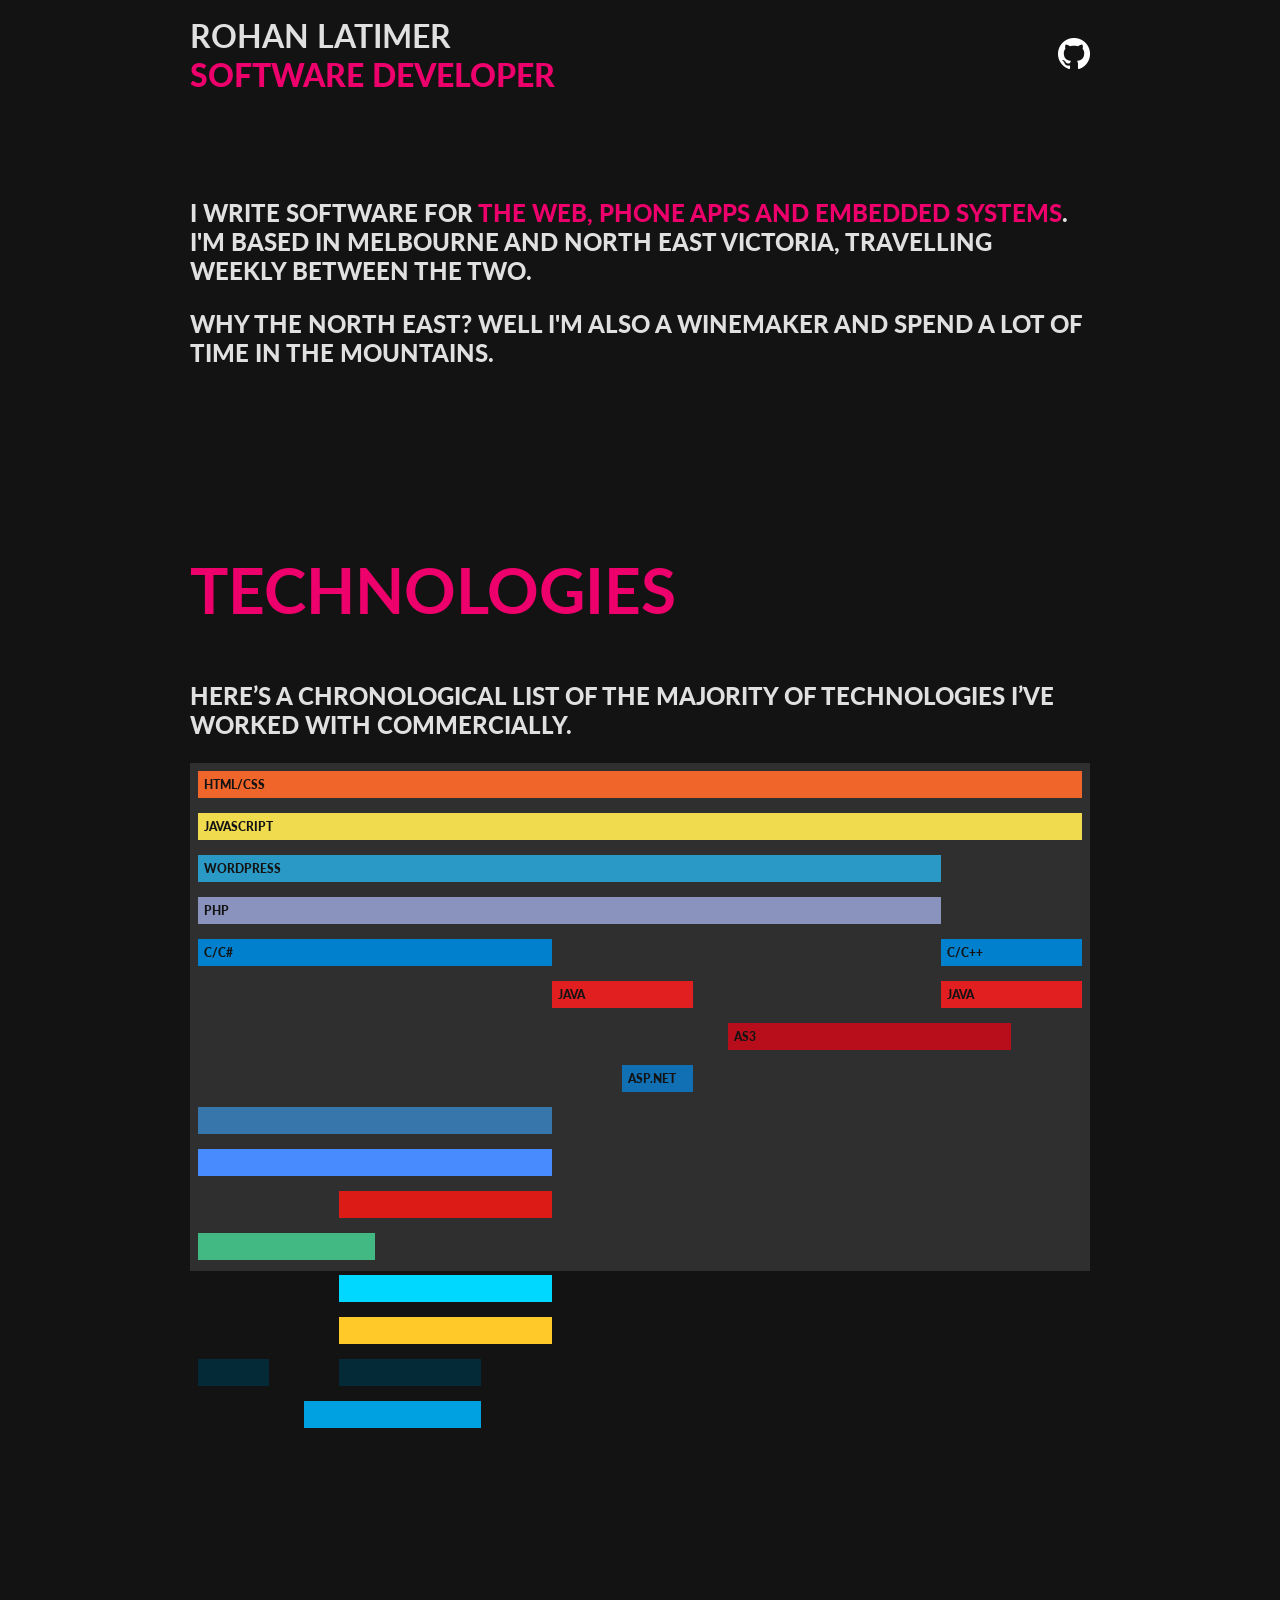
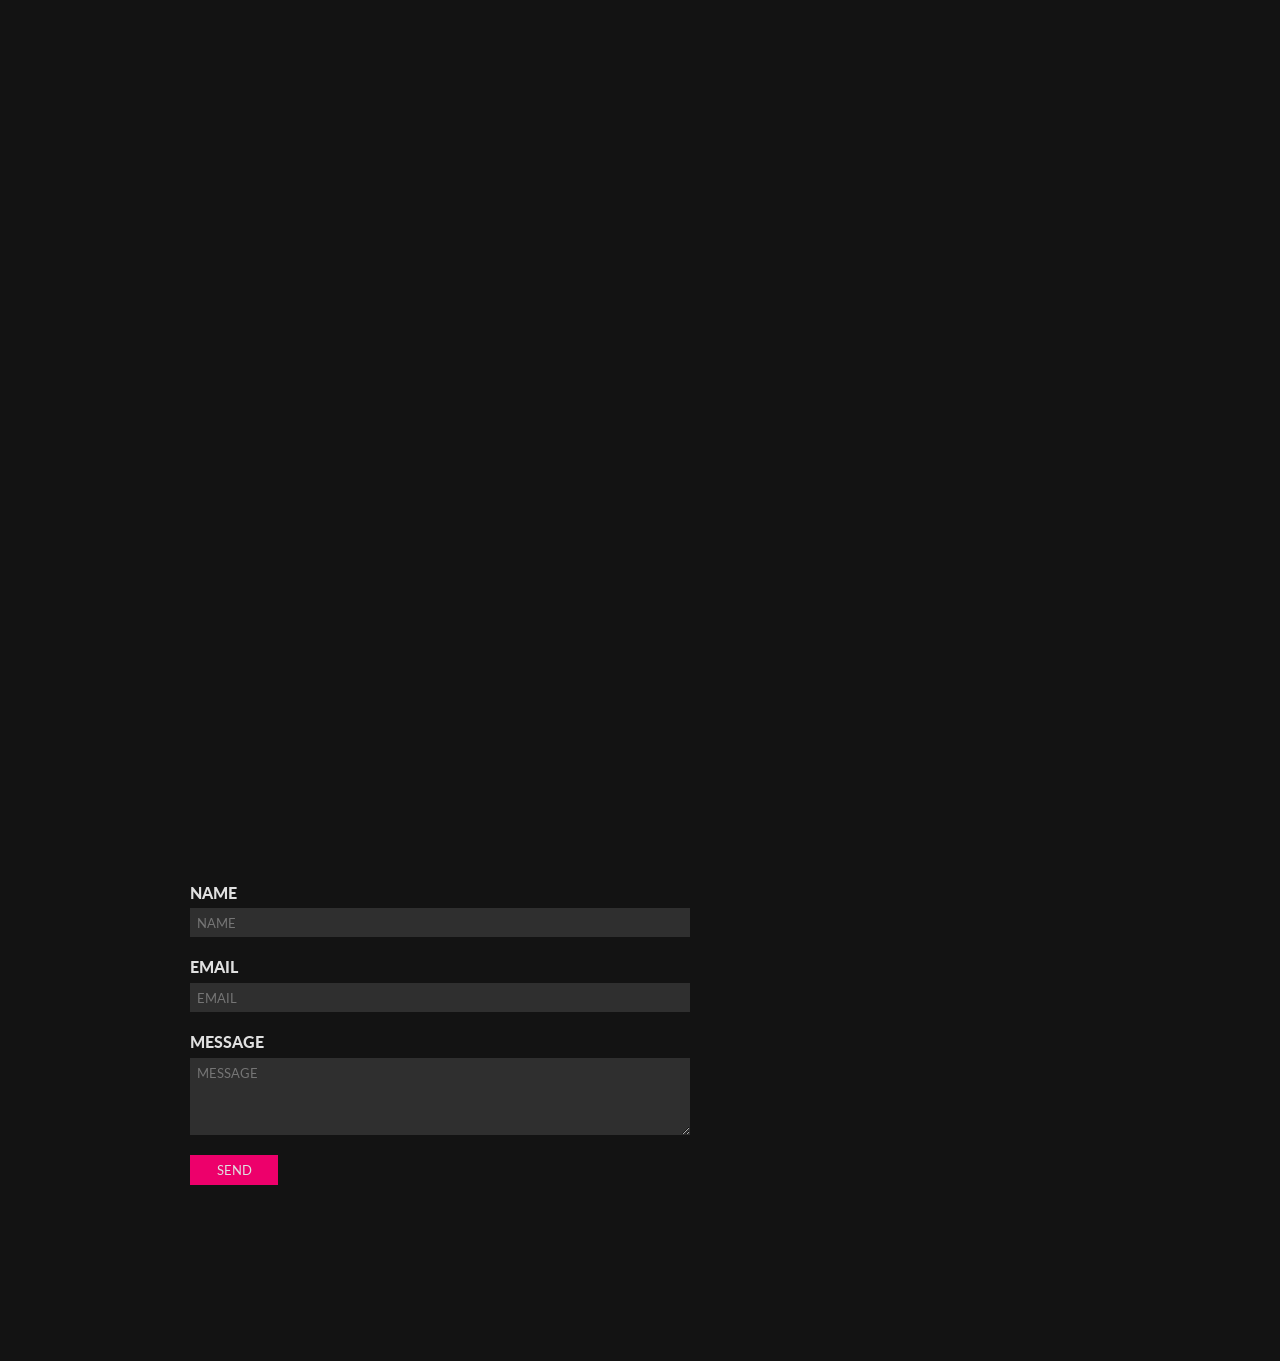
==== index.html @ 8ec80cd9 "Updated portfolio, removed reCaptcha" ====
<!DOCTYPE html>

<html lang="en">
  <head>
    <title>Rohan Latimer - Software, Web and App Developer</title>
    <meta charset="UTF-8" />
    <meta name="viewport" content="width=device-width,initial-scale=1" />
    <meta
      name="description"
      content="Freelance Fullstack software developer based in Melbourne and North East Victoria, Australia"
    />

    <!-- Google tag (gtag.js) -->
    <script
      async
      src="https://www.googletagmanager.com/gtag/js?id=G-B79GJMRHJX"
    ></script>
    <script>
      window.dataLayer = window.dataLayer || [];
      function gtag() {
        dataLayer.push(arguments);
      }
      gtag("js", new Date());
      gtag("config", "G-B79GJMRHJX");
    </script>

    <link rel="preconnect" href="https://fonts.googleapis.com" />
    <link rel="preconnect" href="https://fonts.gstatic.com" crossorigin />
    <link
      href="https://fonts.googleapis.com/css2?family=Lato:wght@900&display=swap"
      rel="stylesheet"
    />
    <link rel="stylesheet" href="css/main.css?v=1.0" />

    <link rel="apple-touch-icon" sizes="180x180" href="/apple-touch-icon.png" />
    <link rel="icon" type="image/png" sizes="32x32" href="/favicon-32x32.png" />
    <link rel="icon" type="image/png" sizes="16x16" href="/favicon-16x16.png" />
    <link rel="manifest" href="/site.webmanifest" />
  </head>

  <body>
    <header class="main-header boxed">
      <div class="title">
        <h1>Rohan Latimer</h1>
        <div role="doc-subtitle" class="subtitle">Software Developer</div>
      </div>
      <div class="github">
        <a href="https://github.com/hcw-rohan" target="_blank"
          ><img src="img/github.png" width="32" height="32"
        /></a>
      </div>
    </header>

    <section class="intro boxed">
      <p>
        I write software for <b>the web, phone apps and embedded systems</b>.
        I'm based in Melbourne and North East Victoria, travelling weekly
        between the two.
      </p>
      <p>
        Why the North East? Well I'm also a winemaker and spend a lot of time in
        the mountains.
      </p>
    </section>

    <section class="tech boxed">
      <h2>Technologies</h2>
      <p>
        Here&rsquo;s a chronological list of the majority of technologies
        I&rsquo;ve worked with commercially.
      </p>
      <div id="tech-chart">
        <div class="wrapper">
          <div class="row">
            <span
              class="tech-block"
              data-start="2001"
              data-end=""
              style="background-color: #f0652a"
              >HTML&sol;CSS</span
            >
          </div>
          <div class="row">
            <span
              class="tech-block"
              data-start="2001"
              data-end=""
              style="background-color: #f0db4e"
              >Javascript</span
            >
          </div>
          <div class="row">
            <span
              class="tech-block"
              data-start="2005"
              data-end=""
              style="background-color: #2a99c6"
              >Wordpress</span
            >
          </div>
          <div class="row">
            <span
              class="tech-block"
              data-start="2005"
              data-end=""
              style="background-color: #8a93be"
              >PHP</span
            >
          </div>
          <div class="row">
            <span
              class="tech-block"
              data-start="2001"
              data-end="2005"
              style="background-color: #0180cd"
              >C&sol;C++</span
            >
            <span
              class="tech-block"
              data-start="2016"
              data-end=""
              style="background-color: #0180cd"
              >C&sol;C#</span
            >
          </div>
          <div class="row">
            <span
              class="tech-block"
              data-start="2001"
              data-end="2005"
              style="background-color: #e11f21"
              >Java</span
            >
            <span
              class="tech-block"
              data-start="2012"
              data-end="2016"
              style="background-color: #e11f21"
              >Java</span
            >
          </div>
          <div class="row">
            <span
              class="tech-block"
              data-start="2003"
              data-end="2011"
              style="background-color: #b80e1b"
              >AS3</span
            >
          </div>
          <div class="row">
            <span
              class="tech-block"
              data-start="2012"
              data-end="2014"
              style="background-color: #1170b4"
              >ASP.net</span
            >
          </div>
          <div class="row">
            <span
              class="tech-block"
              data-start="2016"
              data-end=""
              style="background-color: #3776ab"
              >Python</span
            >
          </div>

          <div class="row">
            <span
              class="tech-block"
              data-start="2016"
              data-end=""
              style="background-color: #488bfe"
              >Ionic</span
            >
          </div>
          <div class="row">
            <span
              class="tech-block"
              data-start="2016"
              data-end="2022"
              style="background-color: #dc1b16"
              >Angular</span
            >
          </div>
          <div class="row">
            <span
              class="tech-block"
              data-start="2021"
              data-end=""
              style="background-color: #42b883"
              >VueJS</span
            >
          </div>
          <div class="row">
            <span
              class="tech-block"
              data-start="2016"
              data-end="2022"
              style="background-color: #00d8ff"
              >React/React Native</span
            >
          </div>
          <div class="row">
            <span
              class="tech-block"
              data-start="2016"
              data-end="2022"
              style="background-color: #ffca29"
              >Firebase</span
            >
          </div>
          <div class="row">
            <span
              class="tech-block"
              data-start="2018"
              data-end="2022"
              style="background-color: #042a37; color: #e0e0e0"
              >Unity</span
            >
            <span
              class="tech-block"
              data-start="2024"
              data-end=""
              style="background-color: #042a37; color: #e0e0e0"
              >Unity</span
            >
          </div>
          <div class="row">
            <span
              class="tech-block"
              data-start="2018"
              data-end="2023"
              style="background-color: #00a1e1"
              >Salesforce</span
            >
          </div>
          <div class="timeline">
            <div class="line"></div>
            <div class="dates">
              <span>2001</span>
              <span>2006</span>
              <span>2011</span>
              <span>2016</span>
              <span>Now</span>
            </div>
          </div>
        </div>
      </div>
      <small class="timeline-hint">Scroll</small>
    </section>

    <section class="now">
      <div class="boxed">
        <h2>Right Now</h2>
        <p>
          Here's some organisations I'm currently working for and some of the
          technologies I'm using.
        </p>
      </div>
      <div class="wide">
        <div class="grid">
          <div>
            <a href="https://plantd.app" target="_blank">
              <div class="wrapper">
                <img src="img/plantd_logo.png" alt="Plantd" />
              </div>
              <p>App development</p>
              <ul>
                <li>Wordpress</li>
                <li>Custom plugin</li>
                <li>Custom theme</li>
                <li>PWA</li>
              </ul>
            </a>
          </div>

          <div>
            <a href="https://nofuture.au" target="_blank">
              <div class="wrapper">
                <img src="img/nf_logo.png" alt="No Future" />
              </div>
              <p>Web development and maintenance <br />(And Winemaking!)</p>
              <ul>
                <li>Wordpress/Woocommerce</li>
                <li>Custom theme</li>
                <li>Custom plugins</li>
              </ul>
            </a>
          </div>

          <div>
            <a href="https://standardledger.co" target="_blank">
              <div class="wrapper">
                <img src="img/sl_logo.png" alt="Standard Ledger" />
              </div>
              <p>Web development and maintenance</p>
              <ul>
                <li>Wordpress</li>
                <li>Elementor</li>
                <li>Multi-region (AUS + UK)</li>
              </ul>
            </a>
          </div>

          <div>
            <a href="https://brightbrewery.com.au" target="_blank">
              <div class="wrapper">
                <img src="img/bb_logo.png" alt="Bright Brewery" />
              </div>
              <p>Web development and maintenance</p>
              <ul>
                <li>Wordpress/Woocommerce</li>
                <li>Custom plugins</li>
                <li>WP Bakery Page Builder</li>
              </ul>
            </a>
          </div>

          <div>
            <a href="https://maxijet.com.au" target="_blank">
              <div class="wrapper">
                <img src="img/maxijet_logo.png" alt="Maxijet Australia" />
              </div>
              <p>Website rebuild (coming soon)</p>
              <ul>
                <li>Wordpress</li>
                <li>Custom theme</li>
                <li>Custom plugins</li>
              </ul>
            </a>
          </div>

          <div>
            <a href="https://maternityconnect.com.au" target="_blank">
              <div class="wrapper">
                <img src="img/mcp_logo.png" alt="Maternity Connect Program" />
              </div>
              <p>Web Development and Maintenance</p>
              <ul>
                <li>Wordpress</li>
                <li>Custom theme</li>
                <li>Custom plugins</li>
              </ul>
            </a>
          </div>

          <div>
            <a href="https://intoourhandsfoundation.com.au/" target="_blank">
              <div class="wrapper">
                <img src="img/ioh_logo.png" alt="Into Our Hands" />
              </div>
              <p>Web development and maintenance</p>
              <ul>
                <li>Wordpress</li>
                <li>Elementor</li>
              </ul>
            </a>
          </div>
        </div>
      </div>
    </section>

    <section class="contact boxed">
      <h2>Get in touch</h2>
      <form method="POST" id="contact-form">
        <label for="name">Name</label>
        <input type="text" id="name" name="name" placeholder="Name" required />
        <label for="email">Email</label>
        <input
          type="email"
          id="email"
          name="email"
          placeholder="Email"
          required
        />
        <input
          type="checkbox"
          name="phone"
          style="display: none"
          tabindex="-1"
          autocomplete="off"
        />
        <label for="message">Message</label>
        <textarea
          id="message"
          name="message"
          placeholder="Message"
          required
          rows="4"
        ></textarea>
        <button type="submit">Send</button>
      </form>
    </section>
    <script src="js/main.js" async></script>
  </body>
</html>
---- css/main.css ----
@keyframes fadeIn {
    from {
        opacity: 0;
        background-color: transparent;
    }

    to {
        opacity: 1;
        background-color: #131313;
    }
}

@keyframes arrowBounceRight {
    0% {
        margin-left: 0.2em;
    }

    50% {
        margin-left: 0.5em;
    }

    100% {
        margin-left: 0.2em;
    }
}

@keyframes arrowBounceLeft {
    0% {
        margin-right: 0.2em;
    }

    50% {
        margin-right: 0.5em;
    }

    100% {
        margin-right: 0.2em;
    }
}

@keyframes revealTech {
    from {
        opacity: 0;
        width: 0%;
    }

    to {
        opacity: 1;
    }
}

* {
    box-sizing: border-box;
}

body {
    animation-name: fadeIn;
    animation-duration: 1s;
    animation-fill-mode: both;
    animation-delay: 0.3s;
    background-color: #131313;
    color: #E0E0E0;
    font-family: 'Lato', sans-serif;
    font-weight: 900;
    margin: 0;
    padding: 0.5rem;
    text-transform: uppercase;
}

@media screen and (min-width:480px) {
    body {
        padding: 1rem;
    }
}

h2 {
    color: #ED006B;
    font-size: 2.625rem;
    margin-top: 0;
}

@media screen and (min-width:480px) {
    h2 {
        font-size: 4rem;
    }
}

a {
    color: #ED006B;
}

p {
    font-size: 1.5rem;
}

b {
    color: #ED006B;
    font-weight: 900;
}

section {
    padding: 5rem 0;
}

.boxed {
    max-width: 900px;
    margin-left: auto;
    margin-right: auto;
}

.wide {
    max-width: 1680px;
    margin-left: auto;
    margin-right: auto;
    padding: 0 0.5em;
    display: flex;
    justify-content: center;
}

/* Header */
.main-header {
    display: flex;
    align-items: center;
    justify-content: space-between;
}

.main-header h1 {
    font-size: 1.625rem;
    margin: 0;
}

.main-header .subtitle {
    color: #ED006B;
    font-size: 1.625rem;
}

.main-header .github a {
    transition: opacity 0.3s;
}

.main-header .github a:hover {
    opacity: 0.6;
}

@media screen and (min-width:480px) {

    .main-header h1,
    .main-header .subtitle {
        font-size: 2rem;
    }
}

/* Technologies Section */
#tech-chart {
    cursor: grab;
    background-color: #2f2f2f;
    overflow-x: scroll;
    -ms-overflow-style: none;
    /* IE and Edge */
    scrollbar-width: none;
    /* Firefox */
}

@media screen and (min-width:720px) {
    #tech-chart {
        cursor: default;
    }
}

#tech-chart::-webkit-scrollbar {
    display: none;
}

#tech-chart .wrapper {
    min-width: 720px;
    width: 100%;
    padding: 0.5em;
}

#tech-chart .row {
    margin-bottom: 0.5em;
    position: relative;
    height: 34px;
}

#tech-chart .tech-block {
    color: #131313;
    background-color: #E0E0E0;
    font-size: 0.75rem;
    padding: 0.5em;
    position: absolute;
    opacity: 0;
}

#tech-chart .tech-block.show {
    animation-name: revealTech;
    animation-duration: 1s;
    animation-delay: 0.3s;
    animation-fill-mode: both;
}

#tech-chart .timeline .line {
    border-top: solid #E0E0E0 3px;
    position: relative;
    margin-bottom: 0.7em;
    margin-left: 0.5em;
    margin-right: 0.5em;
}

#tech-chart .timeline .line:before {
    content: url('../img/dot.svg');
    position: absolute;
    top: -9px;
    left: -10px;
    width: 16px;
    height: 16px;
}

#tech-chart .timeline .line:after {
    content: url('../img/arrow.svg');
    position: absolute;
    top: -10px;
    right: -10px;
    width: 16px;
    height: 16px;
}

#tech-chart .timeline .dates {
    display: flex;
    flex-direction: row-reverse;
    justify-content: space-between;
}

.timeline-hint {
    width: 100%;
    text-align: center;
    display: block;
    font-size: 0.6em;
    opacity: 0.6;
    margin-top: 1em;
}

.timeline-hint:after {
    content: '→';
    font-size: 1.5em;
    animation-name: arrowBounceRight;
    animation-duration: 1s;
    animation-timing-function: ease-in-out;
    animation-iteration-count: 6;
    animation-fill-mode: both;
}

.timeline-hint:before {
    content: '←';
    font-size: 1.5em;
    animation-name: arrowBounceLeft;
    animation-duration: 1s;
    animation-timing-function: ease-in-out;
    animation-iteration-count: 6;
    animation-fill-mode: both;
}

@media screen and (min-width: 740px) {
    .timeline-hint {
        display: none;
    }
}

/* Right Now Section */
.now {
    background-color: #E0E0E0;
    color: #2f2f2f;
}

.now .boxed {
    padding: 0 0.5em;
}

.now h2 {
    text-align: center;
}

.grid {
    display: grid;
    grid-template-columns: 1fr;
    gap: 2rem;
    margin-top: 5rem;
    width: 100%;
}

@media screen and (min-width: 900px) {
    .grid {
        grid-template-columns: 1fr 1fr;
        padding: 0 0.5em;
    }
}

@media screen and (min-width: 1070px) {
    .grid {
        grid-template-columns: 480px 480px;
        padding: 0 0.5em;
        width: auto;
    }
}

@media screen and (min-width: 1440px) {
    .grid {
        grid-template-columns: 1fr 1fr 1fr;
        gap: 5em;
        padding: 0 2.5em;
        width: 100%;
    }
    .grid>div:last-child:nth-child(3n - 2) {
        grid-column-end: -2;
      }
}

.grid>div {
    border: 1px solid #8f8f8f;
    box-shadow: 0.5em 0.5em 0px #8f8f8f;
    background: #fff;
    padding: 3rem 0;
    max-width: 480px;
    margin-left: auto;
    margin-right: auto;
    width: 100%;
}

.grid a {
    text-decoration: none;
    color: #2f2f2f;
    padding: 0.5em;
    display: flex;
    flex-direction: column;
    align-items: center;
    padding: 1em;
}

.grid a .wrapper {
    display: flex;
    align-items: center;
    padding-bottom: 1em;
}

@media screen and (min-width: 740px) {
    .grid a .wrapper {
        height: 170px;
    }
}

.grid a img {
    max-width: 300px;
    height: auto;
    max-height: 160px;
    display: block;
    margin-left: auto;
    margin-right: auto;
}

.grid a p {
    font-size: 1rem;
    text-align: center;
}

.grid ul {
    padding: 0;
}

/* Contact Section */
.contact {
    margin-bottom: 5em;
}

input,
textarea {
    display: block;
    padding: 0.5em;
    margin-top: 0.5em;
    margin-bottom: 1.5em;
    width: 100%;
    max-width: 500px;
    background-color: #2f2f2f;
    border: none;
    color: #E0E0E0;
    font-family: 'Lato', sans-serif;
    text-transform: uppercase;
}

button {
    background-color: #ED006B;
    border: none;
    color: #E0E0E0;
    font-family: 'Lato', sans-serif;
    padding: 0.5em 2em;
    text-transform: uppercase;
    transition: opacity 0.3s;
    cursor: pointer;
}

button:hover {
    opacity: 0.6;
}

#contact-form.submitting button,
#contact-form.submitted button {
    cursor: default;
    pointer-events: none;
    opacity: 0.6;
}

.grecaptcha-badge {
    visibility: hidden;
}

.contact small {
    display: block;
    margin-top: 1em;
    font-size: 0.5rem;
    opacity: 0.6;
}
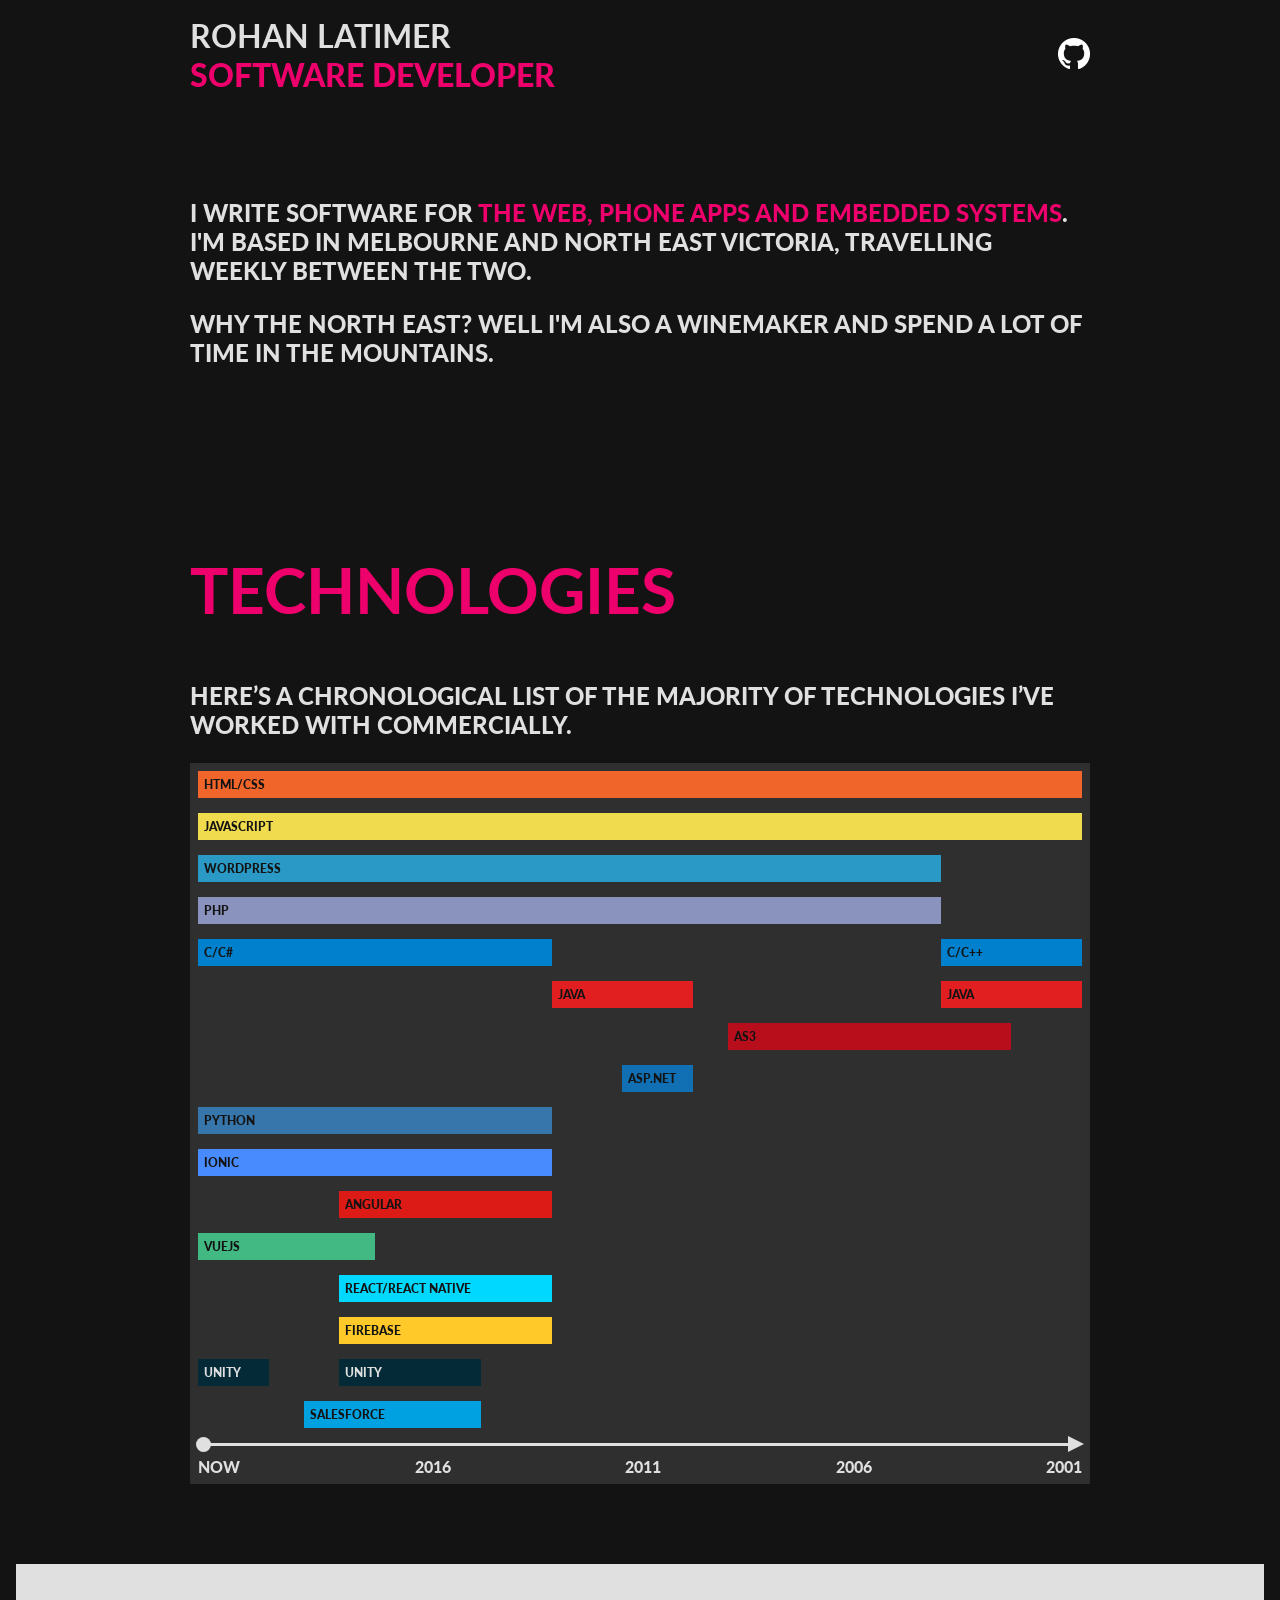
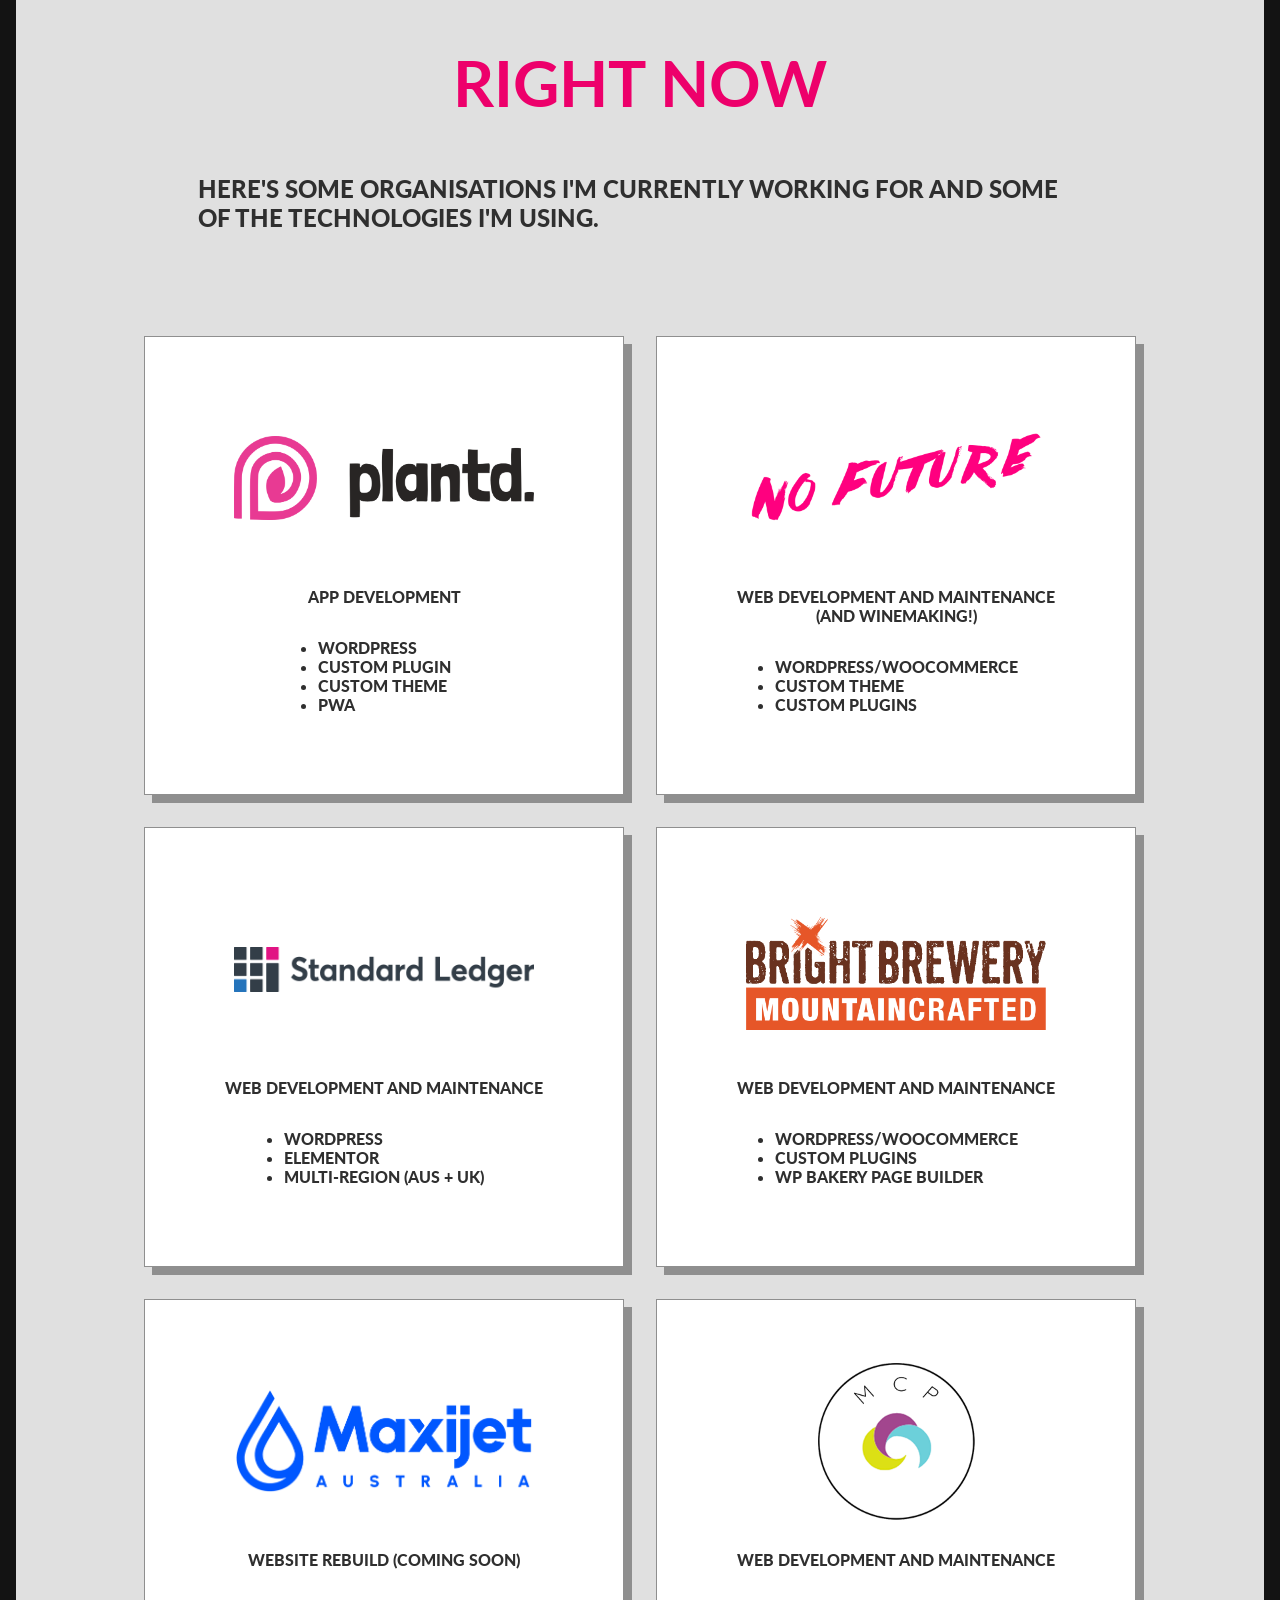
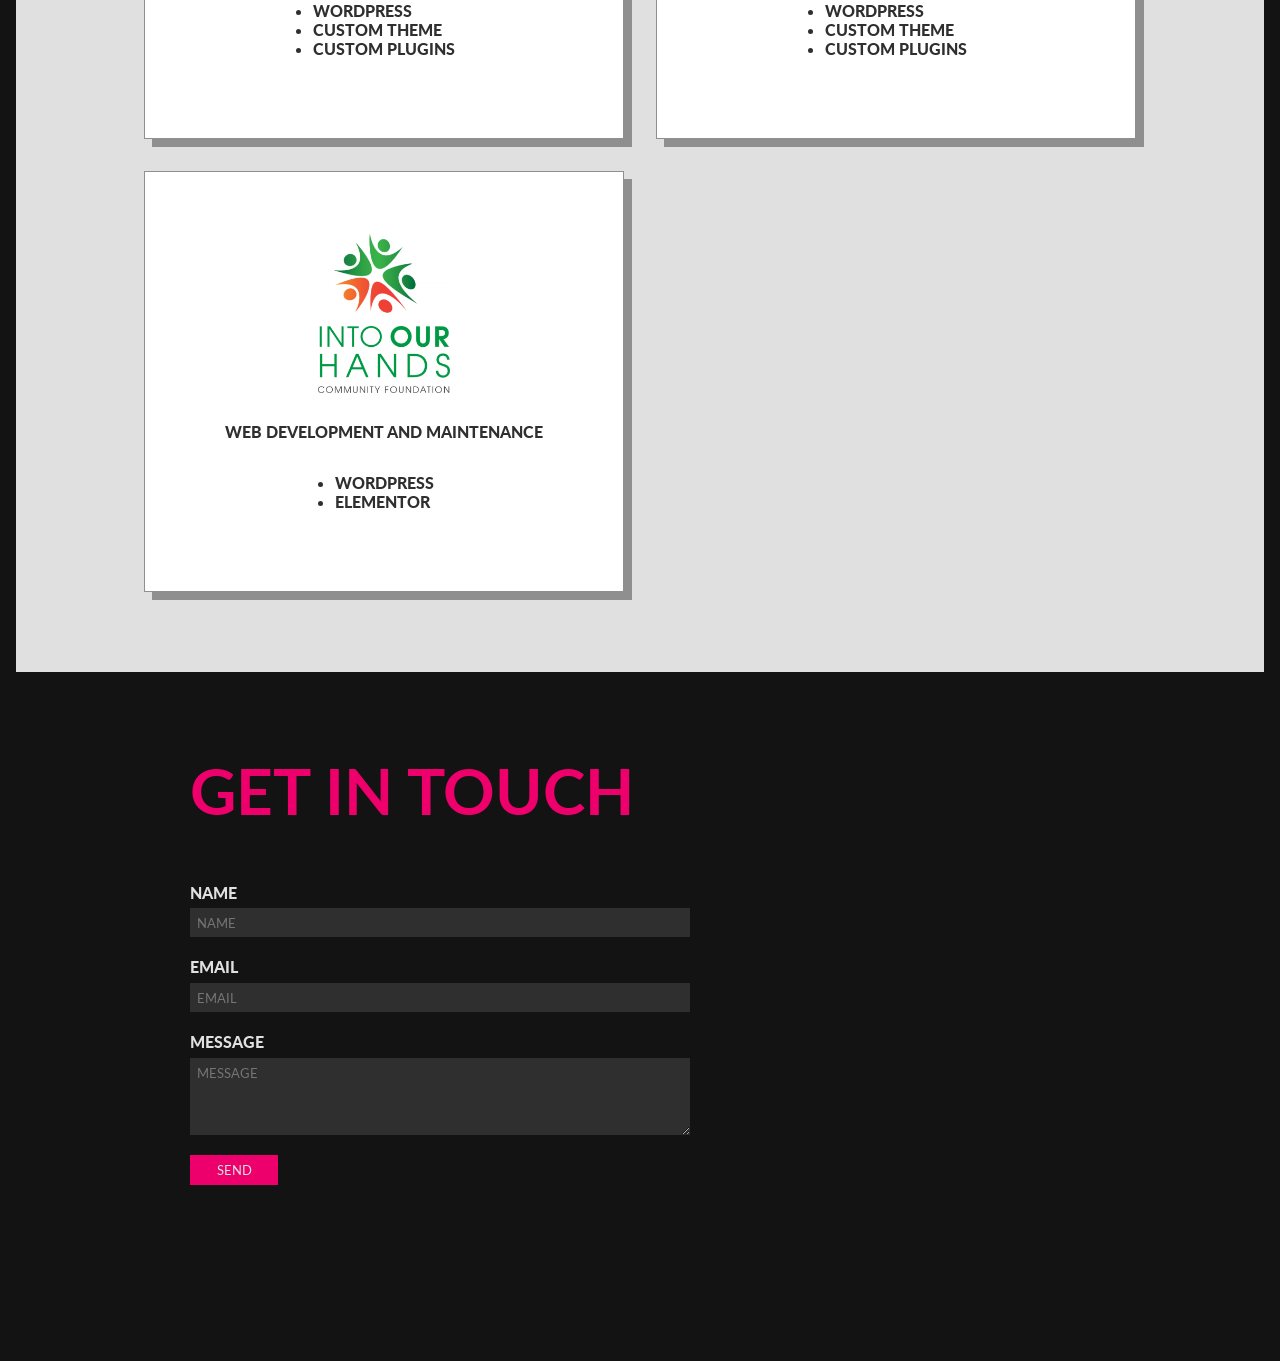
==== commit f73ef6ff: "Replaced Google analytics code" ====
--- a/index.html
+++ b/index.html
@@ -13,7 +13,7 @@
     <!-- Google tag (gtag.js) -->
     <script
       async
-      src="https://www.googletagmanager.com/gtag/js?id=G-B79GJMRHJX"
+      src="https://www.googletagmanager.com/gtag/js?id=G-FKCD9XSR84"
     ></script>
     <script>
       window.dataLayer = window.dataLayer || [];
@@ -21,7 +21,8 @@
         dataLayer.push(arguments);
       }
       gtag("js", new Date());
-      gtag("config", "G-B79GJMRHJX");
+
+      gtag("config", "G-FKCD9XSR84");
     </script>
 
     <link rel="preconnect" href="https://fonts.googleapis.com" />
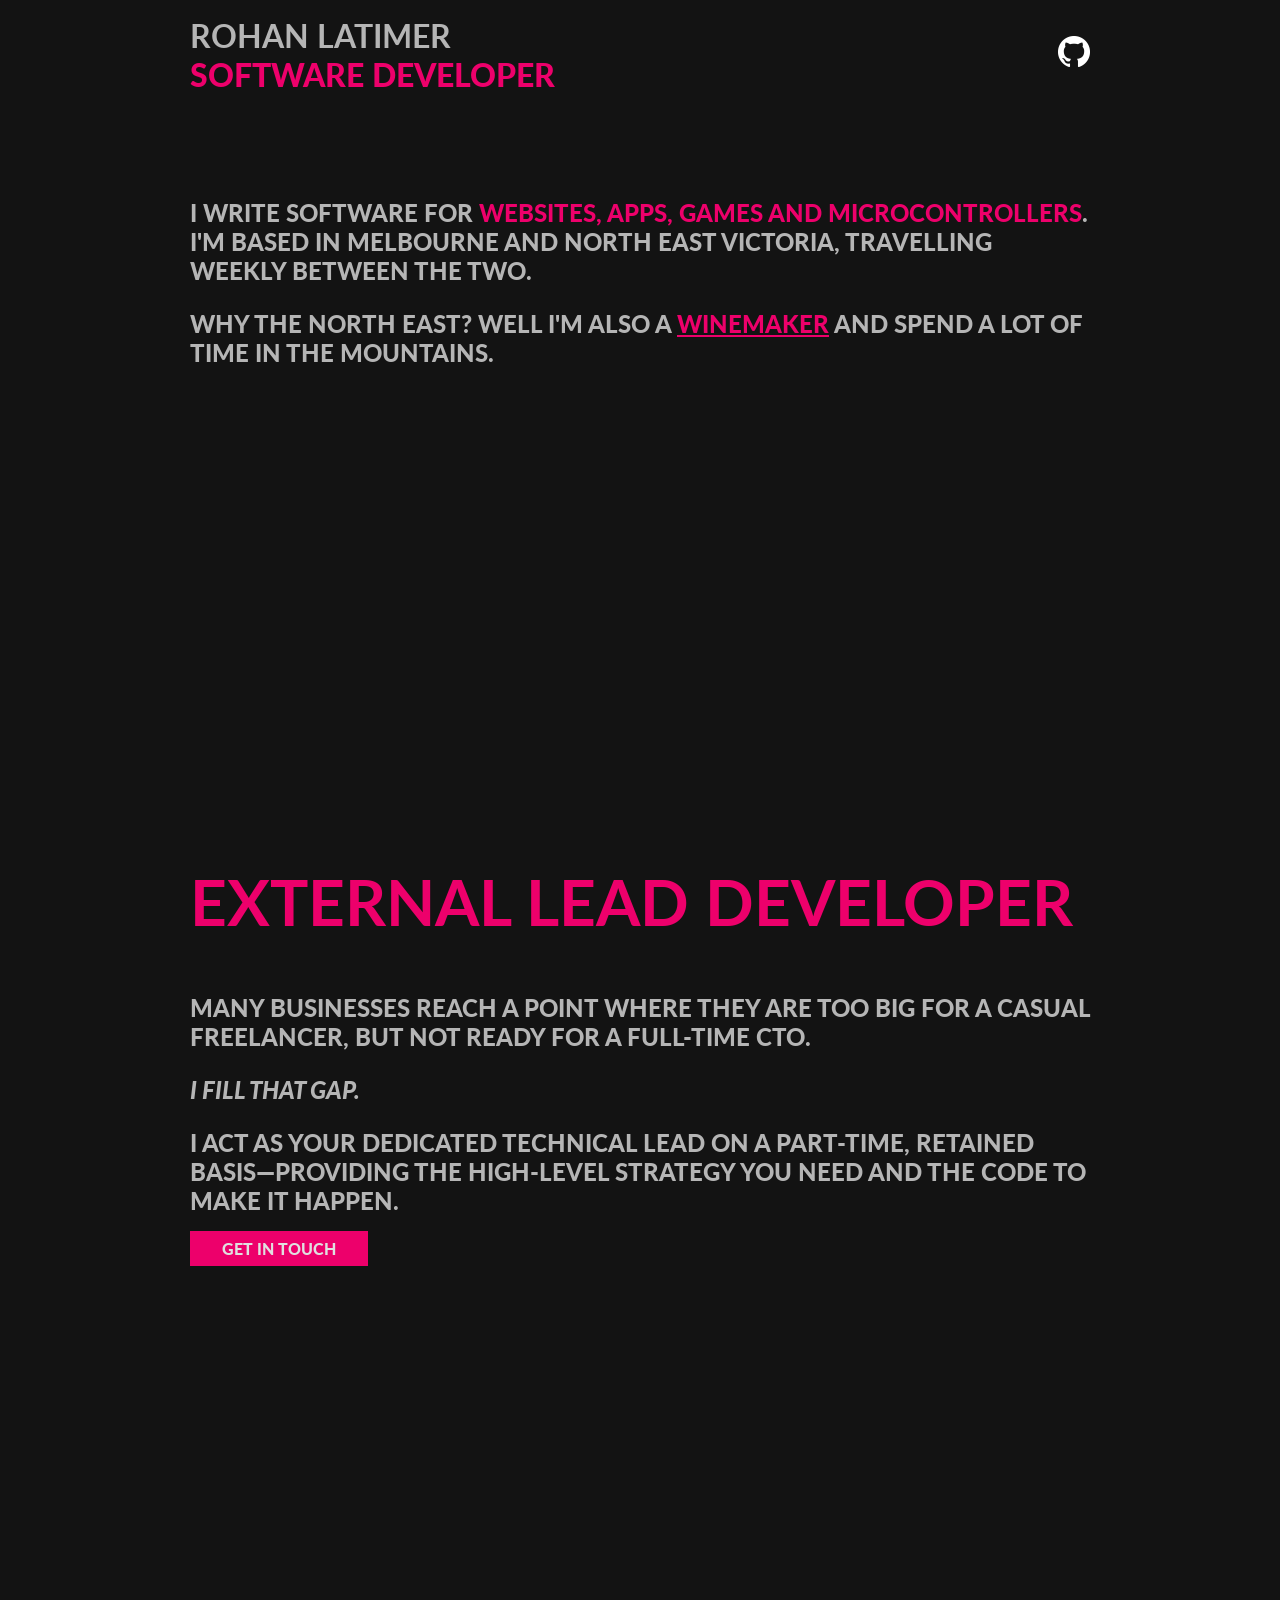
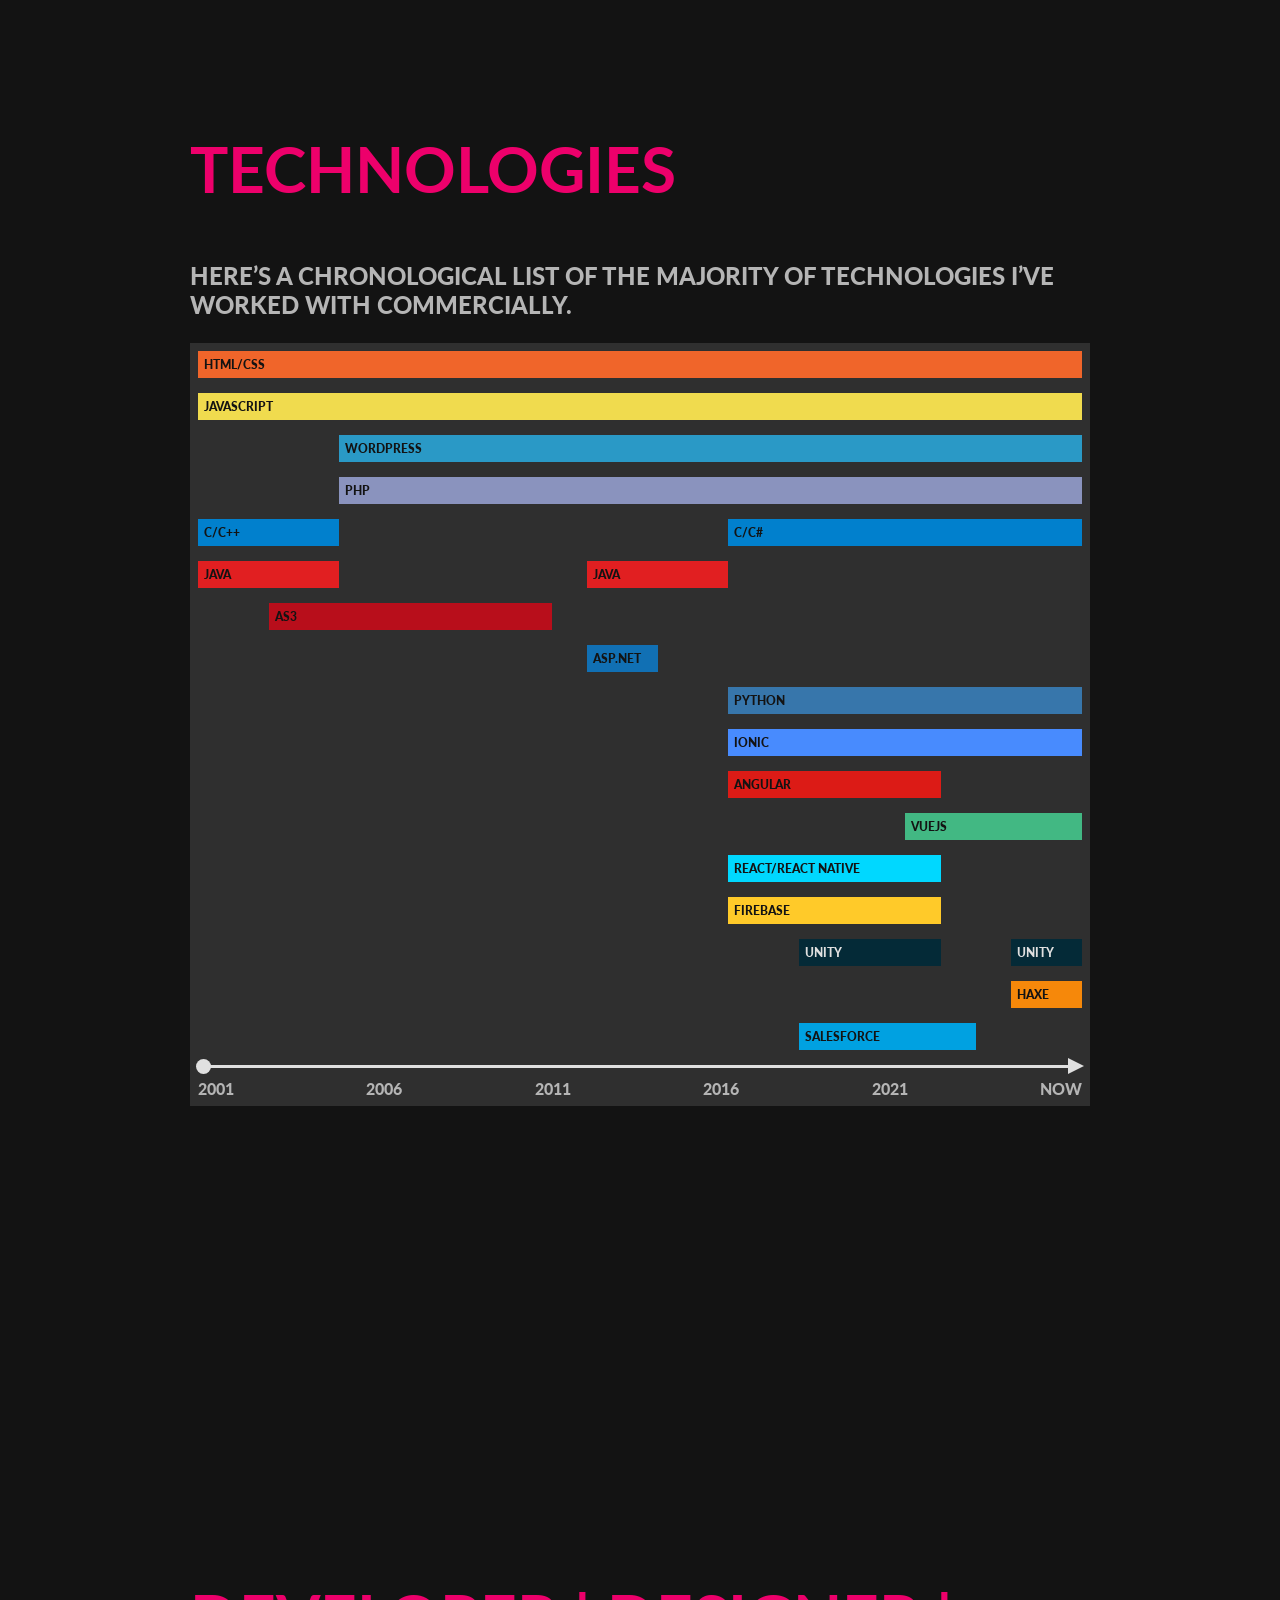
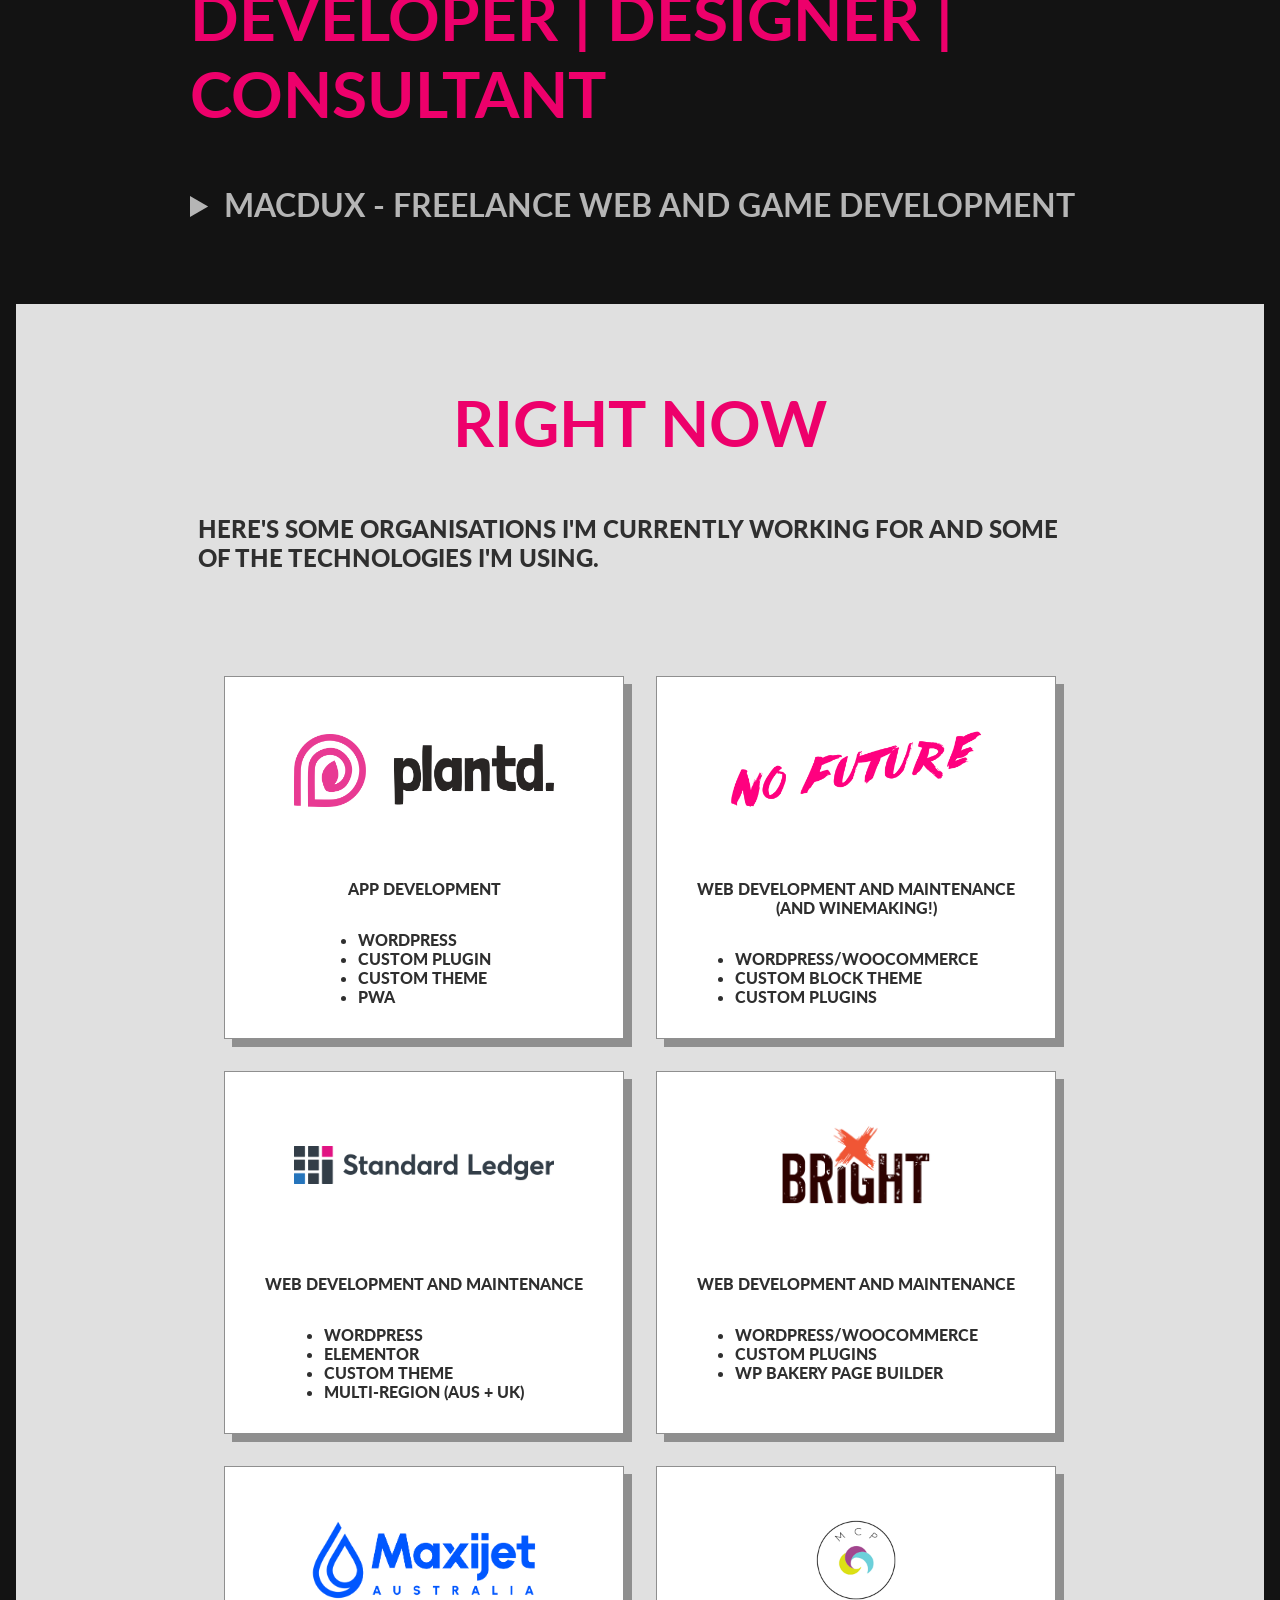
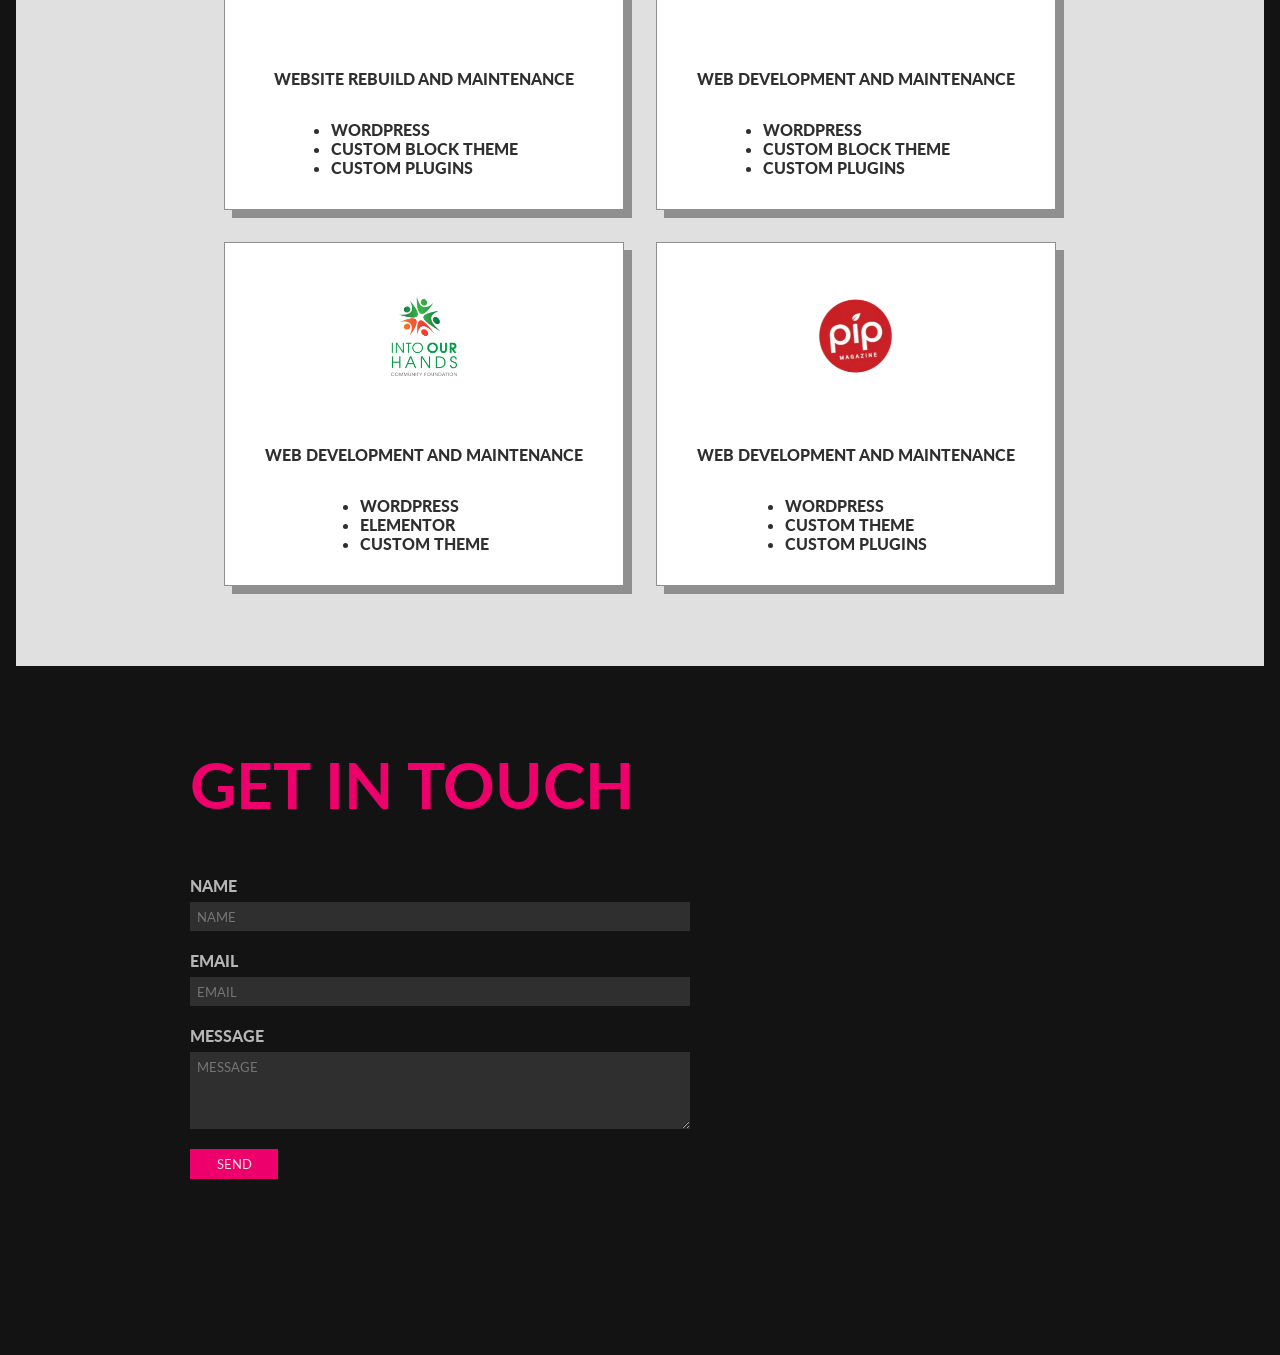
==== commit 66af4d99: "Added pixel animations, role section and started on experience section" ====
--- a/index.html
+++ b/index.html
@@ -21,7 +21,6 @@
         dataLayer.push(arguments);
       }
       gtag("js", new Date());
-
       gtag("config", "G-FKCD9XSR84");
     </script>
 
@@ -54,15 +53,29 @@
 
     <section class="intro boxed">
       <p>
-        I write software for <b>the web, phone apps and embedded systems</b>.
+        I write software for <b>websites, apps, games and microcontrollers</b>.
         I'm based in Melbourne and North East Victoria, travelling weekly
         between the two.
       </p>
       <p>
-        Why the North East? Well I'm also a winemaker and spend a lot of time in
+        Why the North East? Well I'm also a <a href="https://nofuture.au/" target="_blank">winemaker</a> and spend a lot of time in
         the mountains.
       </p>
     </section>
+
+    <section class="divider"><canvas class="pixel-grid" data-direction="ltr"></canvas></section>
+
+    <section class="role boxed">
+      <h2>External Lead Developer</h2>
+      <p>Many businesses reach a point where they are too big for a casual freelancer, but not ready for a full-time CTO.</p>
+      <p>
+        <em>I fill that gap.</em>
+      </p>
+      <p>I act as your dedicated technical lead on a part-time, retained basis—providing the high-level strategy you need and the code to make it happen.</p>
+      <a class="button" href="#contact-form">Get in touch</a>
+    </section>
+
+    <section class="divider"><canvas class="pixel-grid" data-direction="rtl"></canvas></section>
 
     <section class="tech boxed">
       <h2>Technologies</h2>
@@ -232,6 +245,15 @@
           <div class="row">
             <span
               class="tech-block"
+              data-start="2024"
+              data-end=""
+              style="background-color: #f6880a;"
+              >Haxe</span
+            >
+          </div>
+          <div class="row">
+            <span
+              class="tech-block"
               data-start="2018"
               data-end="2023"
               style="background-color: #00a1e1"
@@ -245,12 +267,23 @@
               <span>2006</span>
               <span>2011</span>
               <span>2016</span>
+              <span>2021</span>
               <span>Now</span>
             </div>
           </div>
         </div>
       </div>
       <small class="timeline-hint">Scroll</small>
+    </section>
+
+    <section class="divider"><canvas class="pixel-grid" data-direction="center"></canvas></section>
+
+    <section class="role boxed">
+      <h2>Developer | Designer | Consultant</h2>
+      <details>
+        <summary><h3>Macdux - freelance web and game development</h3></summary>
+        <div class="content"><figure><img src="img/jetstar-rugby-game-a.gif" /><figcaption>A Flash game I worked on with <a href="https://milchek.com/work/2009/jetstar-rugby-league-flash-game/" target="_blank">Mateusz Michalik</a></figcaption></figure><p>Freelance developer. I worked in multiple high-end ad agencies across Melbourne.</p><p>I built websites and games for global brands like Mars, ANZ, Nintendo, Virgin Airlines, Jetstar and more.</p><p>I was often called in when deadlines were tight and a reliable developer was needed to get a complex job out the door.</p></div>
+      </details>
     </section>
 
     <section class="now">
@@ -286,21 +319,22 @@
               <p>Web development and maintenance <br />(And Winemaking!)</p>
               <ul>
                 <li>Wordpress/Woocommerce</li>
+                <li>Custom block theme</li>
+                <li>Custom plugins</li>
+              </ul>
+            </a>
+          </div>
+
+          <div>
+            <a href="https://standardledger.co" target="_blank">
+              <div class="wrapper">
+                <img src="img/sl_logo.png" alt="Standard Ledger" />
+              </div>
+              <p>Web development and maintenance</p>
+              <ul>
+                <li>Wordpress</li>
+                <li>Elementor</li>
                 <li>Custom theme</li>
-                <li>Custom plugins</li>
-              </ul>
-            </a>
-          </div>
-
-          <div>
-            <a href="https://standardledger.co" target="_blank">
-              <div class="wrapper">
-                <img src="img/sl_logo.png" alt="Standard Ledger" />
-              </div>
-              <p>Web development and maintenance</p>
-              <ul>
-                <li>Wordpress</li>
-                <li>Elementor</li>
                 <li>Multi-region (AUS + UK)</li>
               </ul>
             </a>
@@ -309,7 +343,7 @@
           <div>
             <a href="https://brightbrewery.com.au" target="_blank">
               <div class="wrapper">
-                <img src="img/bb_logo.png" alt="Bright Brewery" />
+                <img src="img/bb_logo.webp" alt="Bright Brewery" />
               </div>
               <p>Web development and maintenance</p>
               <ul>
@@ -325,38 +359,53 @@
               <div class="wrapper">
                 <img src="img/maxijet_logo.png" alt="Maxijet Australia" />
               </div>
-              <p>Website rebuild (coming soon)</p>
+              <p>Website rebuild and maintenance</p>
+              <ul>
+                <li>Wordpress</li>
+                <li>Custom block theme</li>
+                <li>Custom plugins</li>
+              </ul>
+            </a>
+          </div>
+
+          <div>
+            <a href="https://maternityconnect.com.au" target="_blank">
+              <div class="wrapper">
+                <img src="img/mcp_logo.png" alt="Maternity Connect Program" />
+              </div>
+              <p>Web Development and Maintenance</p>
+              <ul>
+                <li>Wordpress</li>
+                <li>Custom block theme</li>
+                <li>Custom plugins</li>
+              </ul>
+            </a>
+          </div>
+
+          <div>
+            <a href="https://intoourhandsfoundation.com.au/" target="_blank">
+              <div class="wrapper">
+                <img src="img/ioh_logo.png" alt="Into Our Hands" />
+              </div>
+              <p>Web development and maintenance</p>
+              <ul>
+                <li>Wordpress</li>
+                <li>Elementor</li>
+                <li>Custom theme</li>
+              </ul>
+            </a>
+          </div>
+
+          <div>
+            <a href="https://pipmagazine.com.au/" target="_blank">
+              <div class="wrapper">
+                <img src="img/pip_logo.png" alt="Pip Magazine" />
+              </div>
+              <p>Web development and maintenance</p>
               <ul>
                 <li>Wordpress</li>
                 <li>Custom theme</li>
                 <li>Custom plugins</li>
-              </ul>
-            </a>
-          </div>
-
-          <div>
-            <a href="https://maternityconnect.com.au" target="_blank">
-              <div class="wrapper">
-                <img src="img/mcp_logo.png" alt="Maternity Connect Program" />
-              </div>
-              <p>Web Development and Maintenance</p>
-              <ul>
-                <li>Wordpress</li>
-                <li>Custom theme</li>
-                <li>Custom plugins</li>
-              </ul>
-            </a>
-          </div>
-
-          <div>
-            <a href="https://intoourhandsfoundation.com.au/" target="_blank">
-              <div class="wrapper">
-                <img src="img/ioh_logo.png" alt="Into Our Hands" />
-              </div>
-              <p>Web development and maintenance</p>
-              <ul>
-                <li>Wordpress</li>
-                <li>Elementor</li>
               </ul>
             </a>
           </div>
@@ -395,6 +444,7 @@
         <button type="submit">Send</button>
       </form>
     </section>
+    <script src="js/Accordion.js"></script>
     <script src="js/main.js" async></script>
   </body>
 </html>
--- a/css/main.css
+++ b/css/main.css
@@ -59,7 +59,7 @@
     animation-fill-mode: both;
     animation-delay: 0.3s;
     background-color: #131313;
-    color: #E0E0E0;
+    color: #b5b5b5;
     font-family: 'Lato', sans-serif;
     font-weight: 900;
     margin: 0;
@@ -85,6 +85,19 @@
     }
 }
 
+h3,
+summary {
+    font-size: 1.5rem;
+}
+
+@media screen and (min-width: 480px) {
+
+    h3,
+    summary {
+        font-size: 2rem;
+    }
+}
+
 a {
     color: #ED006B;
 }
@@ -98,7 +111,8 @@
     font-weight: 900;
 }
 
-section {
+section,
+main {
     padding: 5rem 0;
 }
 
@@ -124,7 +138,8 @@
     justify-content: space-between;
 }
 
-.main-header h1 {
+.main-header h1,
+.main-header div {
     font-size: 1.625rem;
     margin: 0;
 }
@@ -145,9 +160,16 @@
 @media screen and (min-width:480px) {
 
     .main-header h1,
+    .main-header div,
     .main-header .subtitle {
         font-size: 2rem;
     }
+}
+
+/* Dividers */
+.pixel-grid {
+    display: block;
+    width: 100%;
 }
 
 /* Technologies Section */
@@ -227,7 +249,6 @@
 
 #tech-chart .timeline .dates {
     display: flex;
-    flex-direction: row-reverse;
     justify-content: space-between;
 }
 
@@ -266,6 +287,32 @@
     }
 }
 
+/* Experience */
+summary {
+    cursor: pointer;
+}
+
+summary h3 {
+    display: inline;
+}
+
+details>div figure {
+    width: 100%;
+}
+
+figure img {
+    width: 100%;
+}
+
+@media (min-width: 480px) {
+    details>div figure {
+        width: 50%;
+        float: left;
+        width: 50%;
+        margin: 0.3rem 2rem 2rem 0;
+    }
+}
+
 /* Right Now Section */
 .now {
     background-color: #E0E0E0;
@@ -297,7 +344,7 @@
 
 @media screen and (min-width: 1070px) {
     .grid {
-        grid-template-columns: 480px 480px;
+        grid-template-columns: 400px 400px;
         padding: 0 0.5em;
         width: auto;
     }
@@ -310,17 +357,18 @@
         padding: 0 2.5em;
         width: 100%;
     }
+
     .grid>div:last-child:nth-child(3n - 2) {
         grid-column-end: -2;
-      }
+    }
 }
 
 .grid>div {
     border: 1px solid #8f8f8f;
     box-shadow: 0.5em 0.5em 0px #8f8f8f;
     background: #fff;
-    padding: 3rem 0;
-    max-width: 480px;
+    padding: 0;
+    max-width: 400px;
     margin-left: auto;
     margin-right: auto;
     width: 100%;
@@ -349,9 +397,9 @@
 }
 
 .grid a img {
-    max-width: 300px;
-    height: auto;
-    max-height: 160px;
+    height: 80px;
+    width: 260px;
+    object-fit: contain;
     display: block;
     margin-left: auto;
     margin-right: auto;
@@ -386,7 +434,8 @@
     text-transform: uppercase;
 }
 
-button {
+button,
+.button {
     background-color: #ED006B;
     border: none;
     color: #E0E0E0;
@@ -395,9 +444,11 @@
     text-transform: uppercase;
     transition: opacity 0.3s;
     cursor: pointer;
-}
-
-button:hover {
+    text-decoration: none;
+}
+
+button:hover,
+.button:hover {
     opacity: 0.6;
 }
 
@@ -417,4 +468,19 @@
     margin-top: 1em;
     font-size: 0.5rem;
     opacity: 0.6;
+}
+
+article h2 {
+    margin-bottom: 0;
+}
+
+article header {
+    border-bottom: 1px solid;
+    padding-bottom: 1rem;
+}
+
+article .post-content {
+    font-weight: 300;
+    font-size: 1.25rem;
+    text-transform: none;
 }
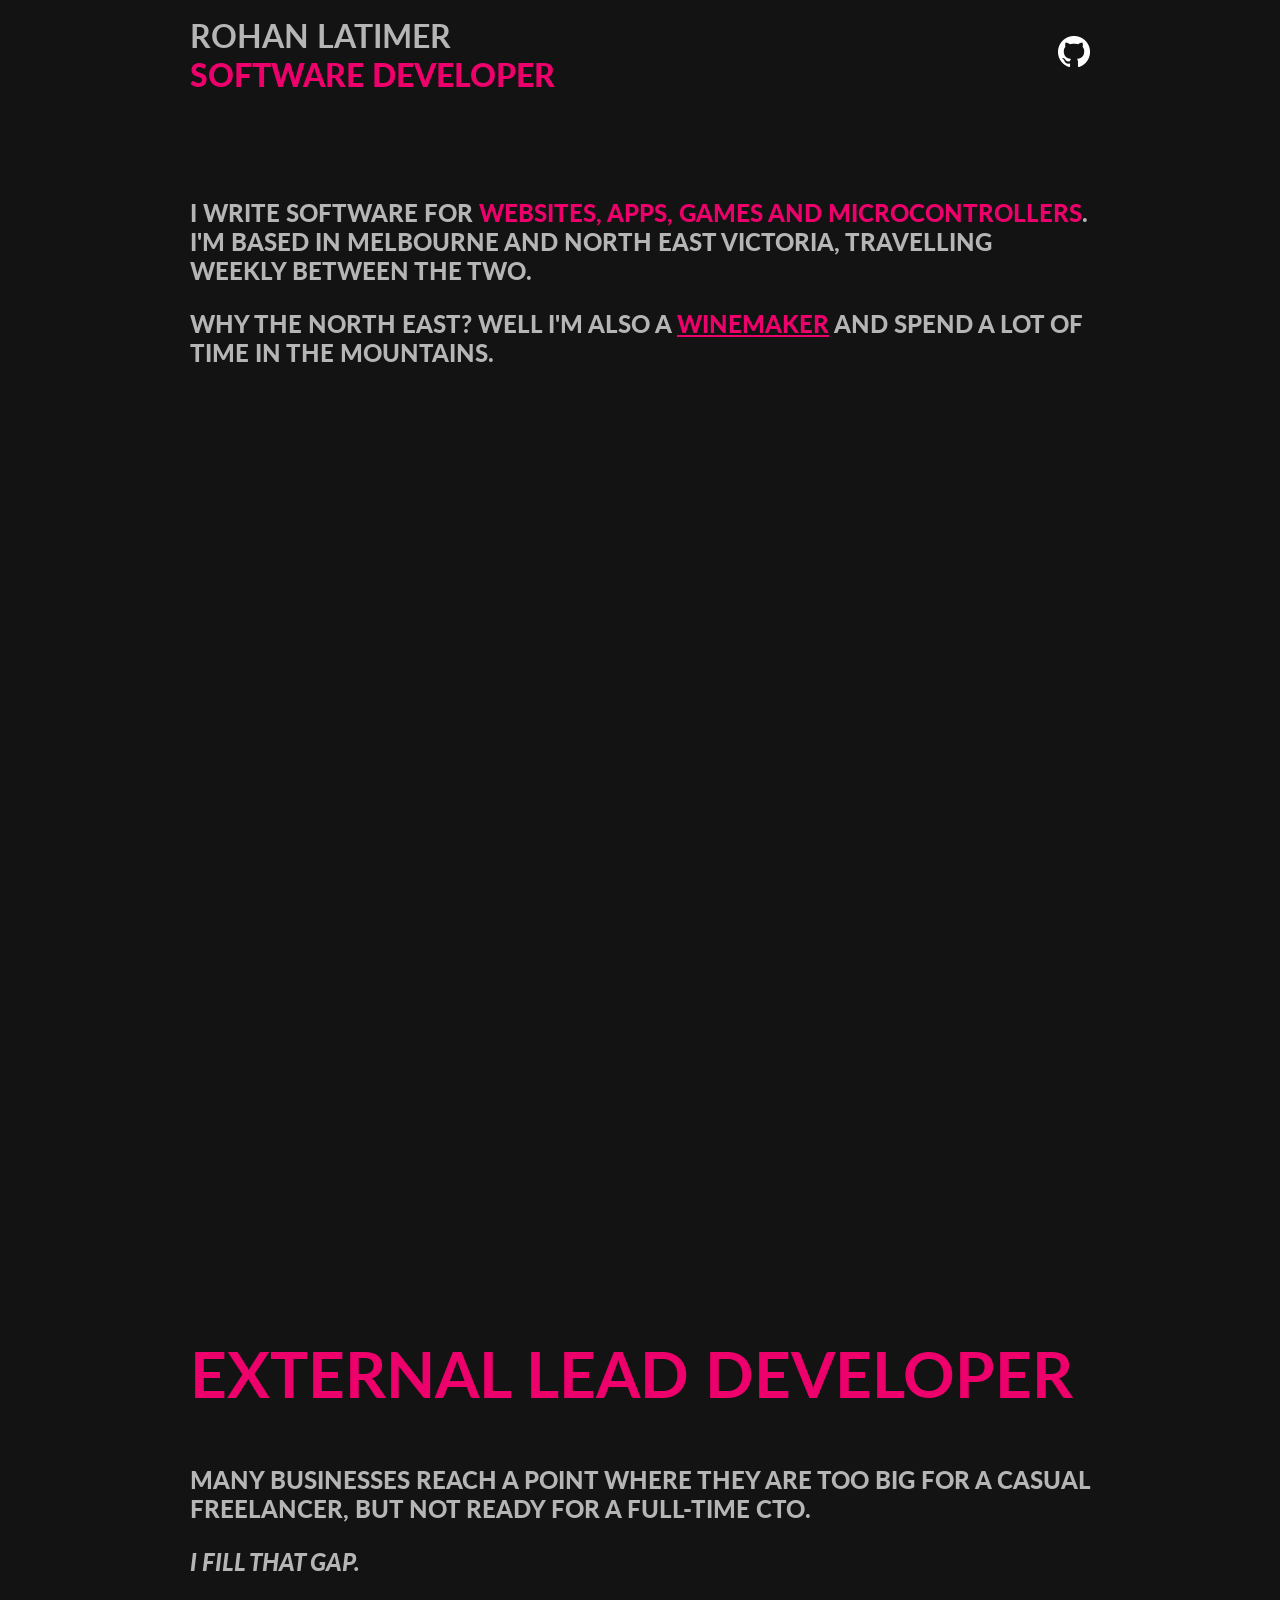
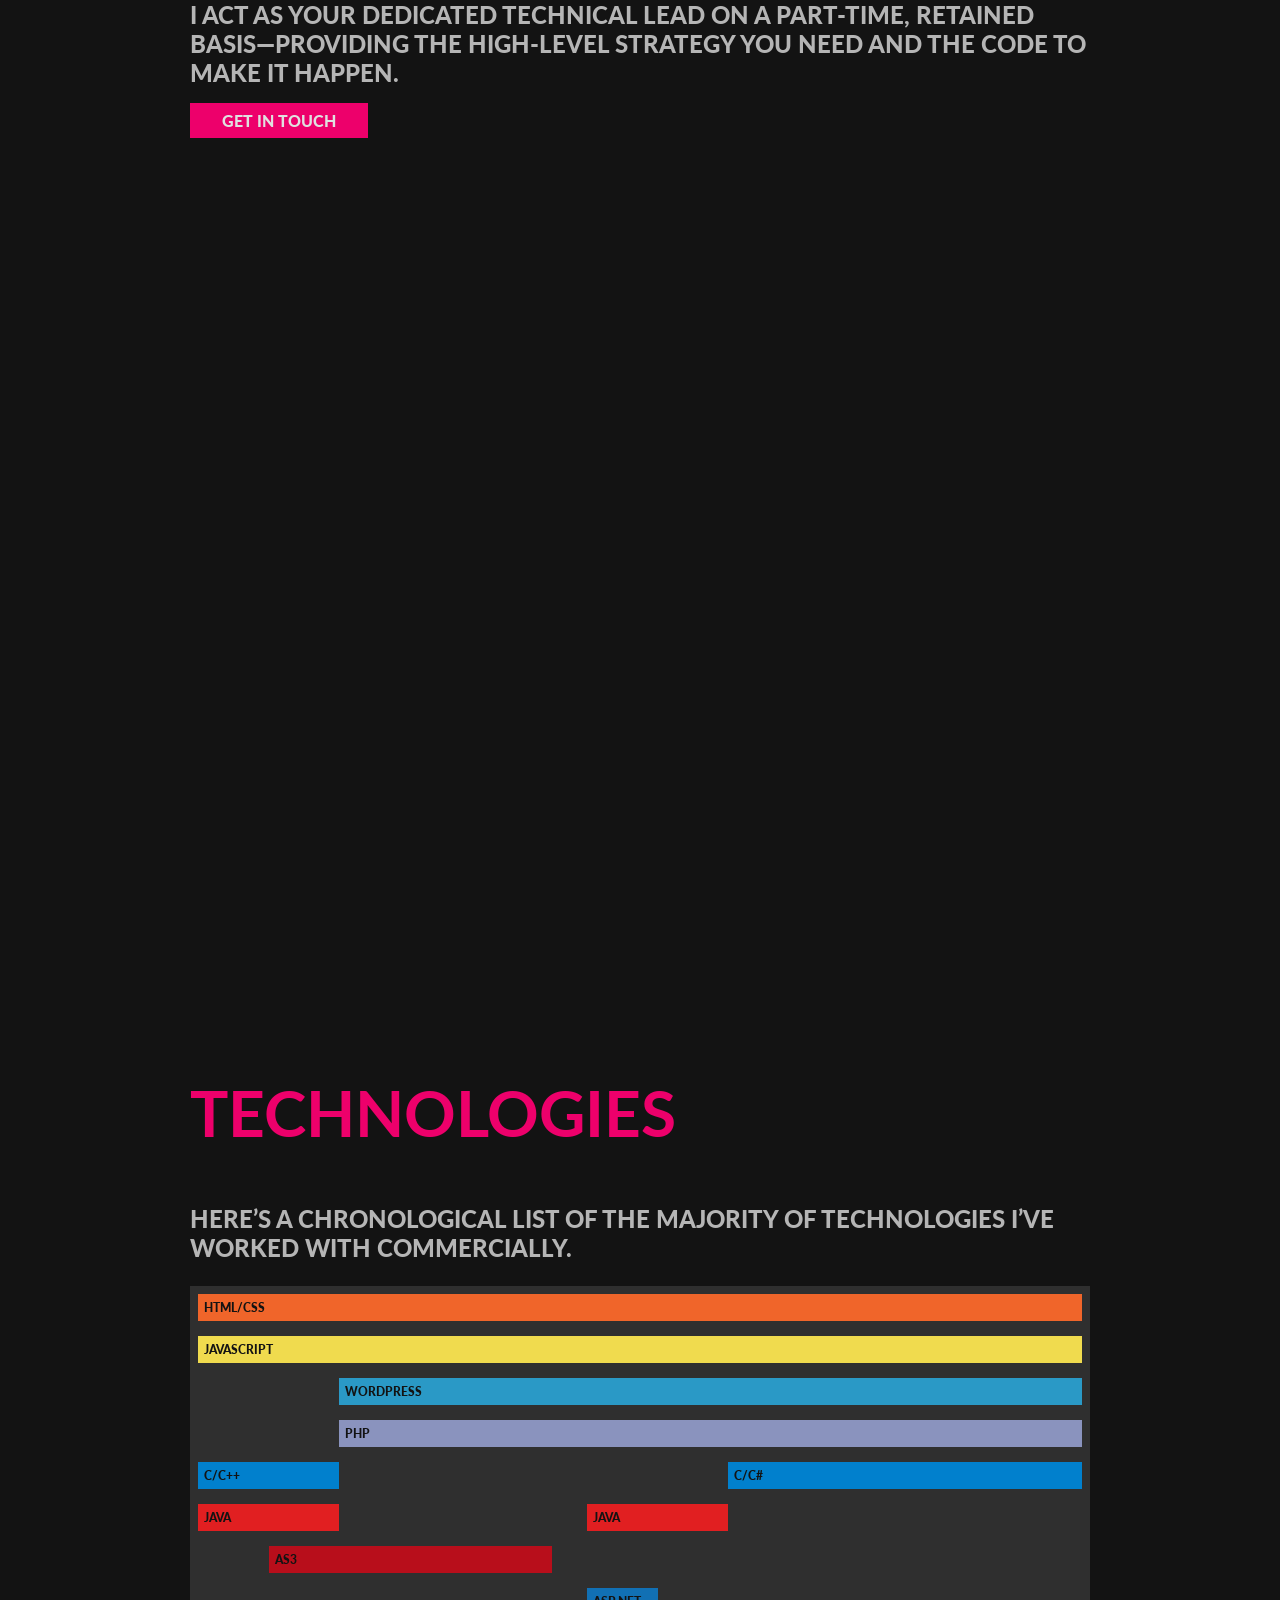
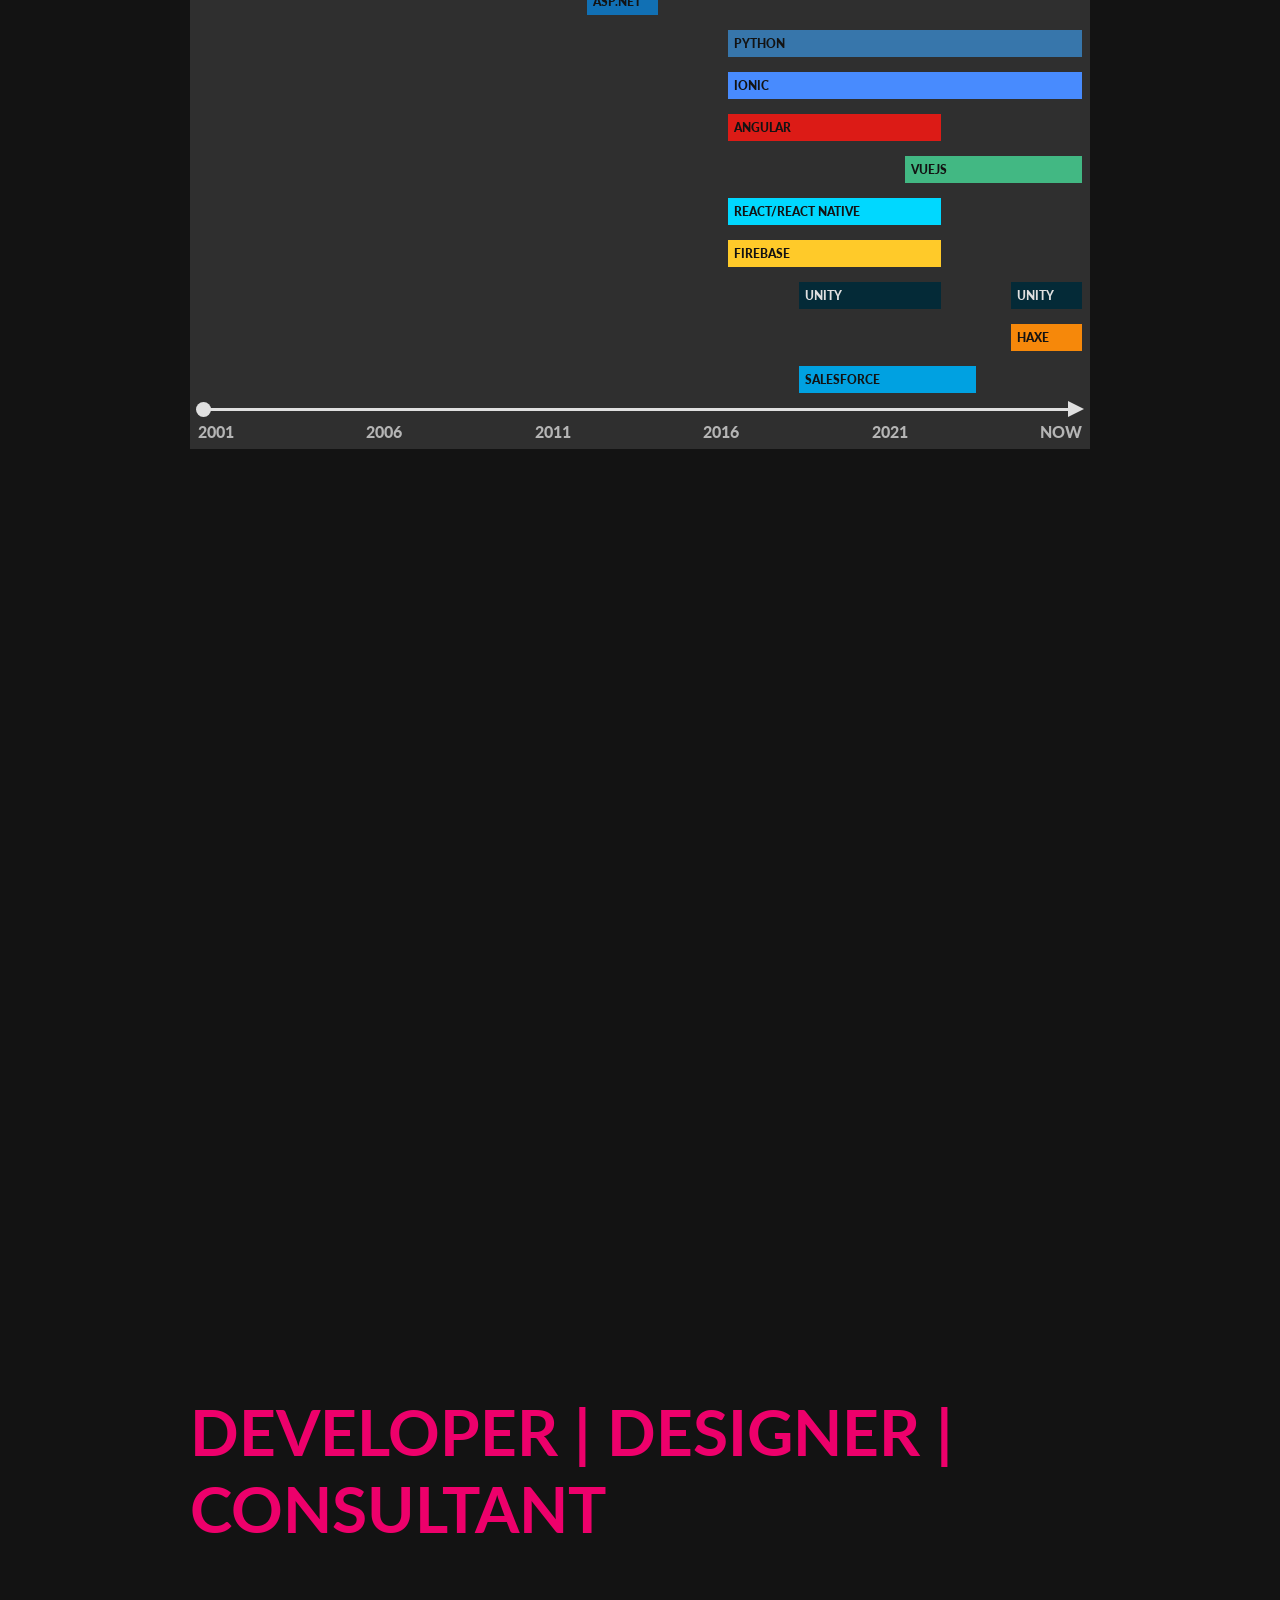
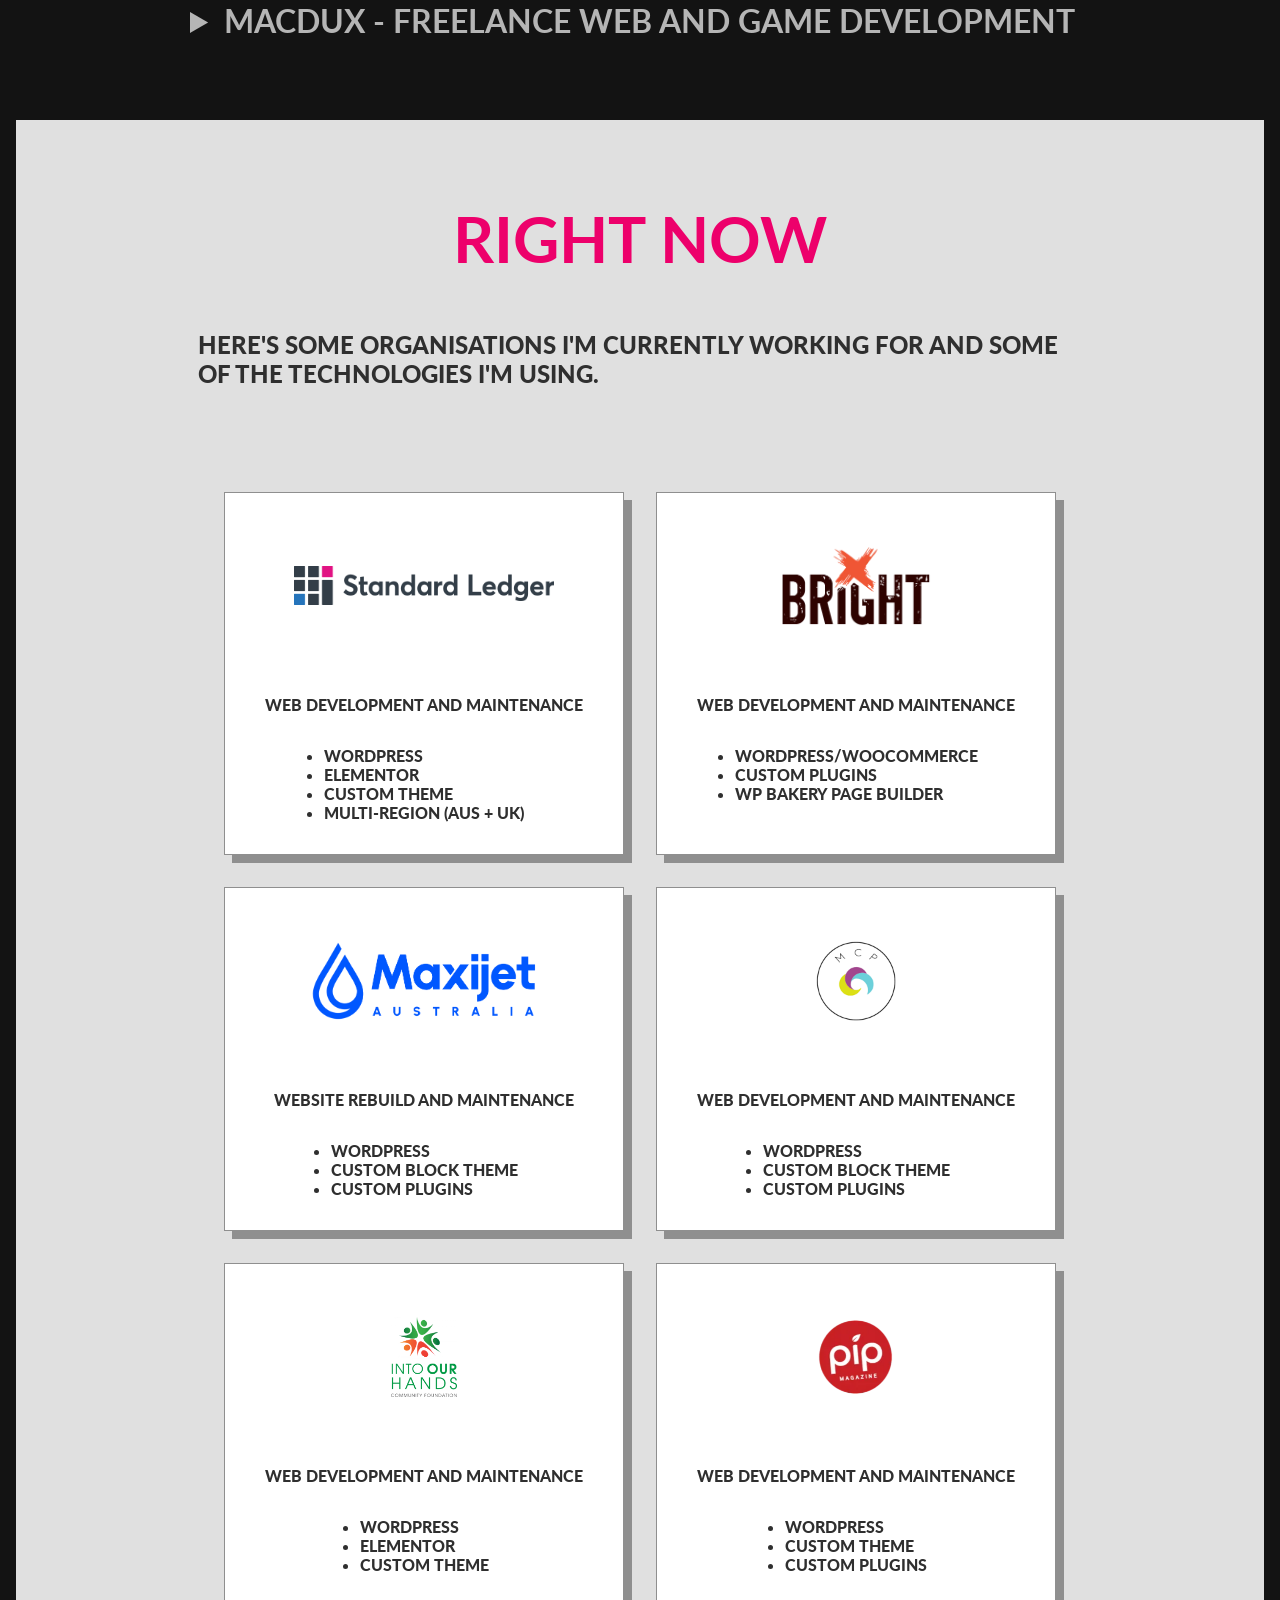
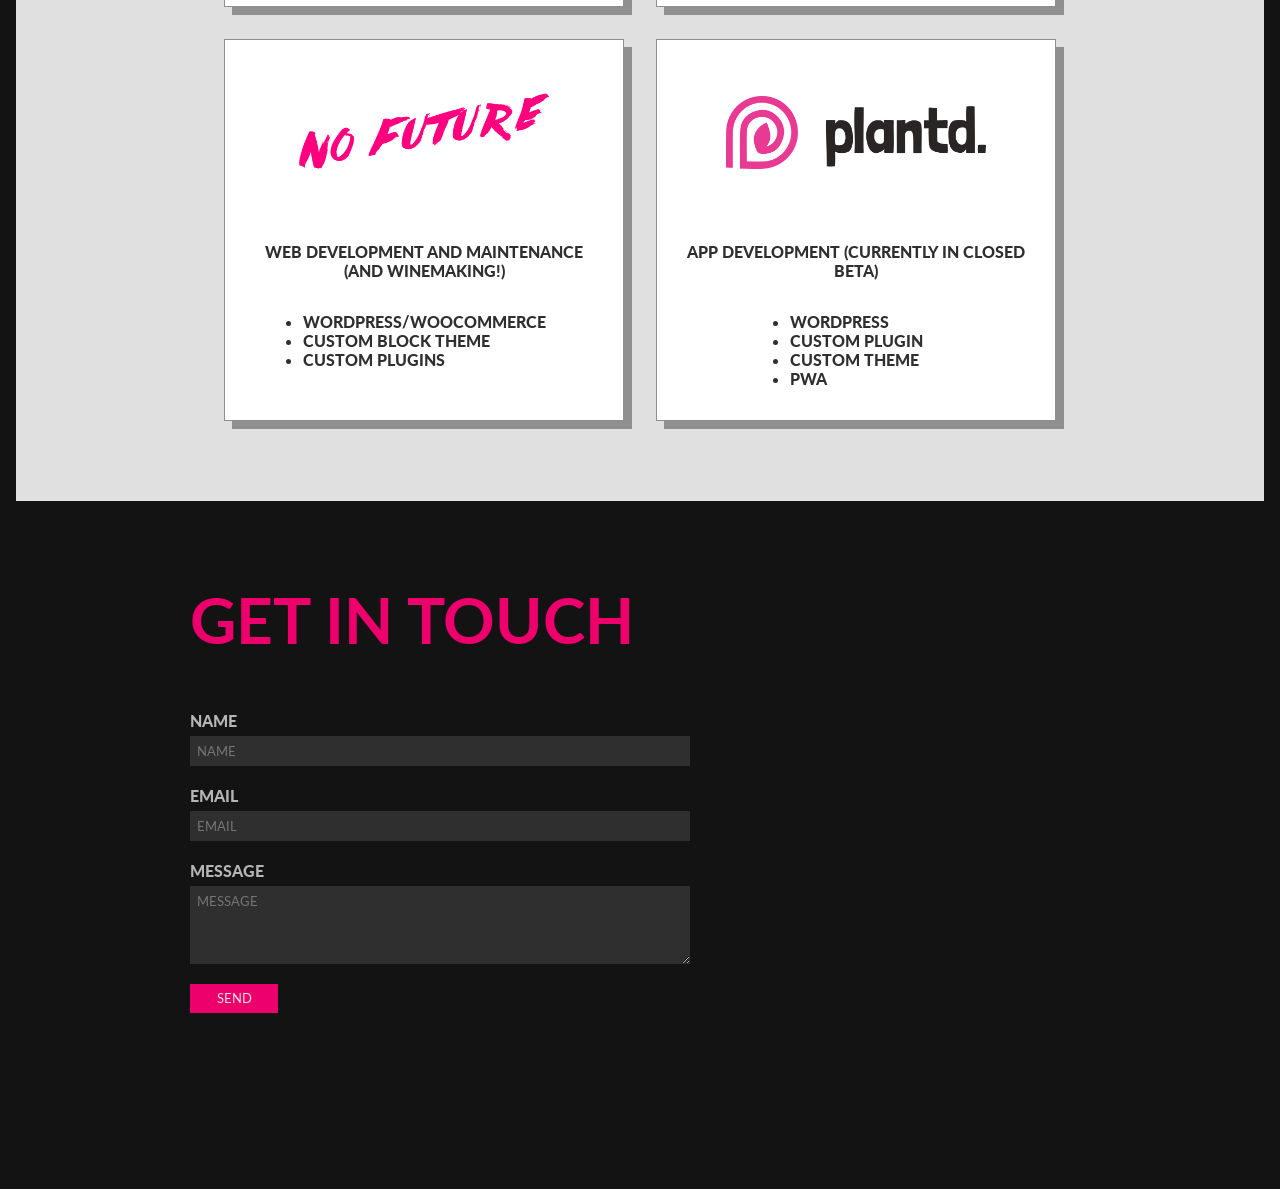
==== commit 6f122d61: "Changed order of clients" ====
--- a/index.html
+++ b/index.html
@@ -35,7 +35,6 @@
     <link rel="apple-touch-icon" sizes="180x180" href="/apple-touch-icon.png" />
     <link rel="icon" type="image/png" sizes="32x32" href="/favicon-32x32.png" />
     <link rel="icon" type="image/png" sizes="16x16" href="/favicon-16x16.png" />
-    <link rel="manifest" href="/site.webmanifest" />
   </head>
 
   <body>
@@ -297,115 +296,115 @@
       <div class="wide">
         <div class="grid">
           <div>
+            <a href="https://standardledger.co" target="_blank">
+              <div class="wrapper">
+                <img src="img/sl_logo.png" alt="Standard Ledger" />
+              </div>
+              <p>Web development and maintenance</p>
+              <ul>
+                <li>Wordpress</li>
+                <li>Elementor</li>
+                <li>Custom theme</li>
+                <li>Multi-region (AUS + UK)</li>
+              </ul>
+            </a>
+          </div>
+
+          <div>
+            <a href="https://brightbrewery.com.au" target="_blank">
+              <div class="wrapper">
+                <img src="img/bb_logo.webp" alt="Bright Brewery" />
+              </div>
+              <p>Web development and maintenance</p>
+              <ul>
+                <li>Wordpress/Woocommerce</li>
+                <li>Custom plugins</li>
+                <li>WP Bakery Page Builder</li>
+              </ul>
+            </a>
+          </div>
+
+          <div>
+            <a href="https://maxijet.com.au" target="_blank">
+              <div class="wrapper">
+                <img src="img/maxijet_logo.png" alt="Maxijet Australia" />
+              </div>
+              <p>Website rebuild and maintenance</p>
+              <ul>
+                <li>Wordpress</li>
+                <li>Custom block theme</li>
+                <li>Custom plugins</li>
+              </ul>
+            </a>
+          </div>
+
+          <div>
+            <a href="https://maternityconnect.com.au" target="_blank">
+              <div class="wrapper">
+                <img src="img/mcp_logo.png" alt="Maternity Connect Program" />
+              </div>
+              <p>Web Development and Maintenance</p>
+              <ul>
+                <li>Wordpress</li>
+                <li>Custom block theme</li>
+                <li>Custom plugins</li>
+              </ul>
+            </a>
+          </div>
+
+          <div>
+            <a href="https://intoourhandsfoundation.com.au/" target="_blank">
+              <div class="wrapper">
+                <img src="img/ioh_logo.png" alt="Into Our Hands" />
+              </div>
+              <p>Web development and maintenance</p>
+              <ul>
+                <li>Wordpress</li>
+                <li>Elementor</li>
+                <li>Custom theme</li>
+              </ul>
+            </a>
+          </div>
+
+          <div>
+            <a href="https://pipmagazine.com.au/" target="_blank">
+              <div class="wrapper">
+                <img src="img/pip_logo.png" alt="Pip Magazine" />
+              </div>
+              <p>Web development and maintenance</p>
+              <ul>
+                <li>Wordpress</li>
+                <li>Custom theme</li>
+                <li>Custom plugins</li>
+              </ul>
+            </a>
+          </div>
+
+          <div>
+            <a href="https://nofuture.au" target="_blank">
+              <div class="wrapper">
+                <img src="img/nf_logo.png" alt="No Future" />
+              </div>
+              <p>Web development and maintenance <br />(And Winemaking!)</p>
+              <ul>
+                <li>Wordpress/Woocommerce</li>
+                <li>Custom block theme</li>
+                <li>Custom plugins</li>
+              </ul>
+            </a>
+          </div>
+
+          <div>
             <a href="https://plantd.app" target="_blank">
               <div class="wrapper">
                 <img src="img/plantd_logo.png" alt="Plantd" />
               </div>
-              <p>App development</p>
+              <p>App development (Currently in closed beta)</p>
               <ul>
                 <li>Wordpress</li>
                 <li>Custom plugin</li>
                 <li>Custom theme</li>
                 <li>PWA</li>
-              </ul>
-            </a>
-          </div>
-
-          <div>
-            <a href="https://nofuture.au" target="_blank">
-              <div class="wrapper">
-                <img src="img/nf_logo.png" alt="No Future" />
-              </div>
-              <p>Web development and maintenance <br />(And Winemaking!)</p>
-              <ul>
-                <li>Wordpress/Woocommerce</li>
-                <li>Custom block theme</li>
-                <li>Custom plugins</li>
-              </ul>
-            </a>
-          </div>
-
-          <div>
-            <a href="https://standardledger.co" target="_blank">
-              <div class="wrapper">
-                <img src="img/sl_logo.png" alt="Standard Ledger" />
-              </div>
-              <p>Web development and maintenance</p>
-              <ul>
-                <li>Wordpress</li>
-                <li>Elementor</li>
-                <li>Custom theme</li>
-                <li>Multi-region (AUS + UK)</li>
-              </ul>
-            </a>
-          </div>
-
-          <div>
-            <a href="https://brightbrewery.com.au" target="_blank">
-              <div class="wrapper">
-                <img src="img/bb_logo.webp" alt="Bright Brewery" />
-              </div>
-              <p>Web development and maintenance</p>
-              <ul>
-                <li>Wordpress/Woocommerce</li>
-                <li>Custom plugins</li>
-                <li>WP Bakery Page Builder</li>
-              </ul>
-            </a>
-          </div>
-
-          <div>
-            <a href="https://maxijet.com.au" target="_blank">
-              <div class="wrapper">
-                <img src="img/maxijet_logo.png" alt="Maxijet Australia" />
-              </div>
-              <p>Website rebuild and maintenance</p>
-              <ul>
-                <li>Wordpress</li>
-                <li>Custom block theme</li>
-                <li>Custom plugins</li>
-              </ul>
-            </a>
-          </div>
-
-          <div>
-            <a href="https://maternityconnect.com.au" target="_blank">
-              <div class="wrapper">
-                <img src="img/mcp_logo.png" alt="Maternity Connect Program" />
-              </div>
-              <p>Web Development and Maintenance</p>
-              <ul>
-                <li>Wordpress</li>
-                <li>Custom block theme</li>
-                <li>Custom plugins</li>
-              </ul>
-            </a>
-          </div>
-
-          <div>
-            <a href="https://intoourhandsfoundation.com.au/" target="_blank">
-              <div class="wrapper">
-                <img src="img/ioh_logo.png" alt="Into Our Hands" />
-              </div>
-              <p>Web development and maintenance</p>
-              <ul>
-                <li>Wordpress</li>
-                <li>Elementor</li>
-                <li>Custom theme</li>
-              </ul>
-            </a>
-          </div>
-
-          <div>
-            <a href="https://pipmagazine.com.au/" target="_blank">
-              <div class="wrapper">
-                <img src="img/pip_logo.png" alt="Pip Magazine" />
-              </div>
-              <p>Web development and maintenance</p>
-              <ul>
-                <li>Wordpress</li>
-                <li>Custom theme</li>
-                <li>Custom plugins</li>
               </ul>
             </a>
           </div>
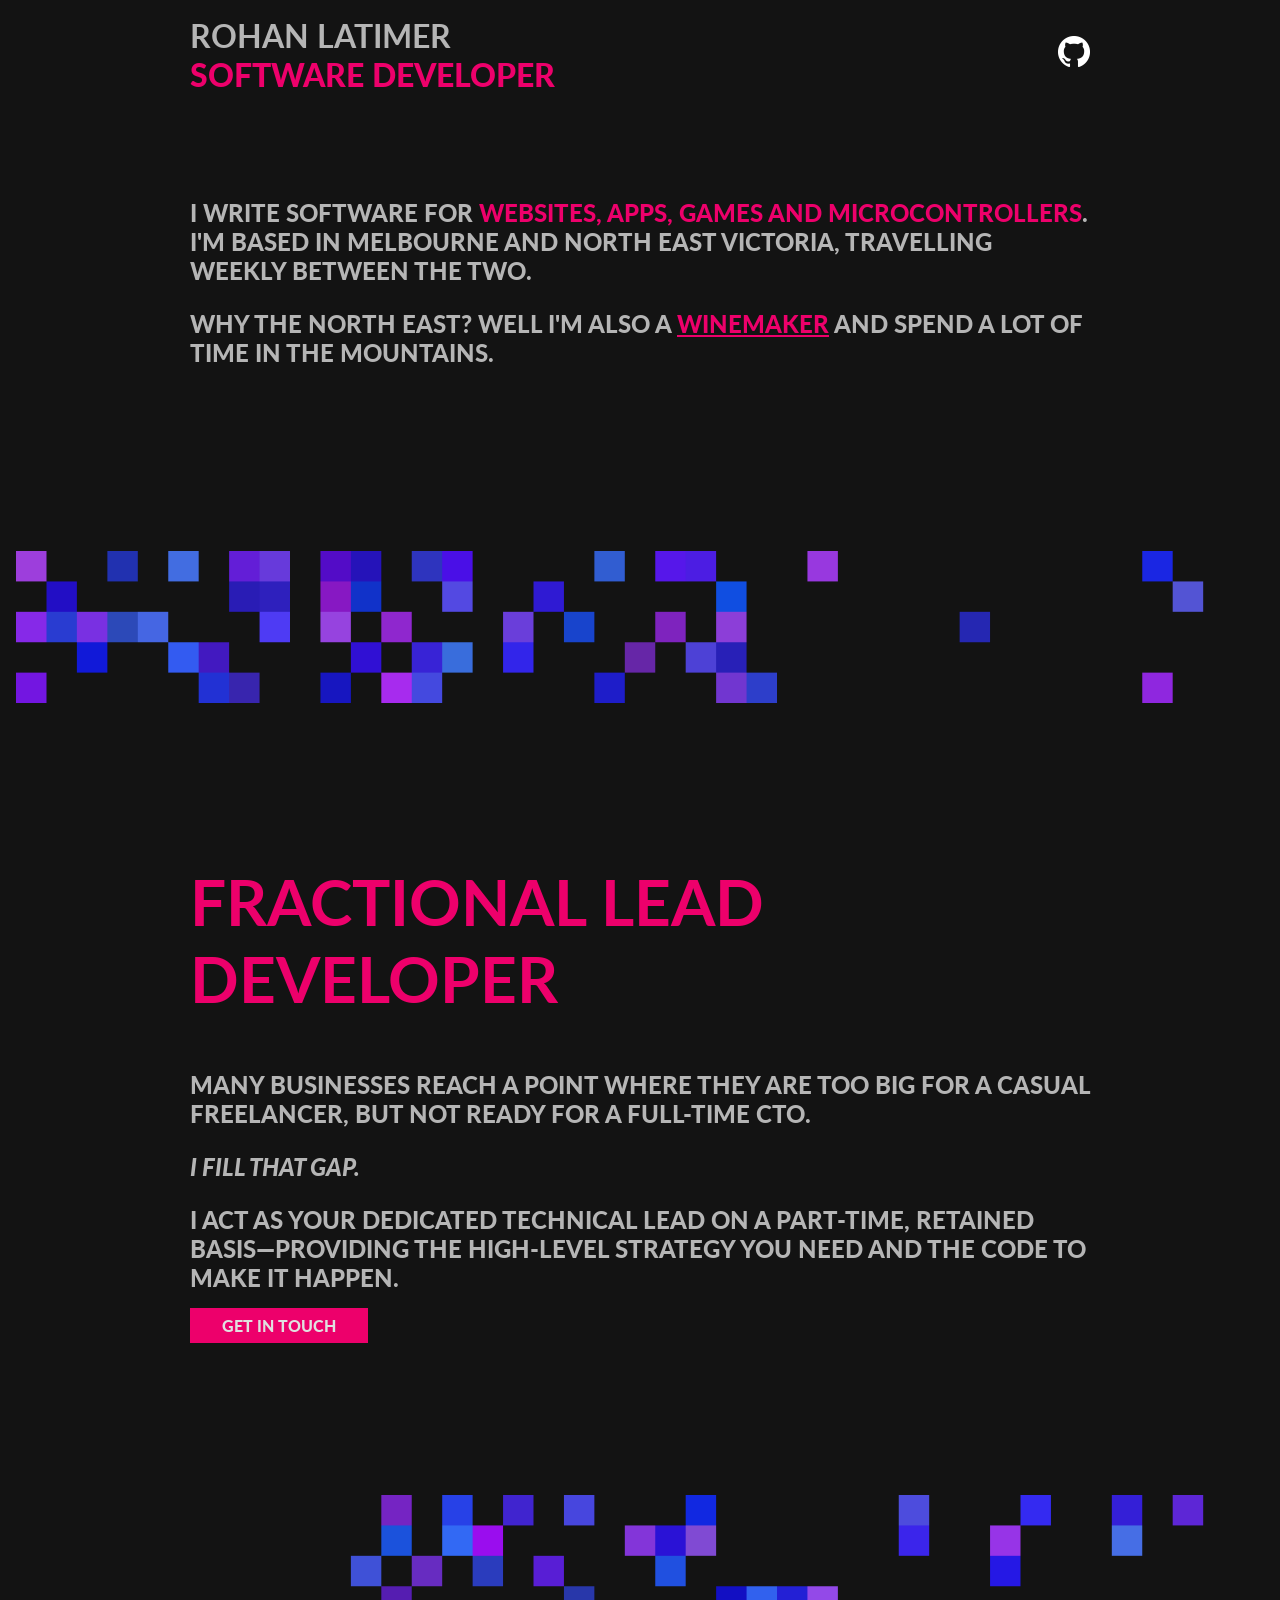
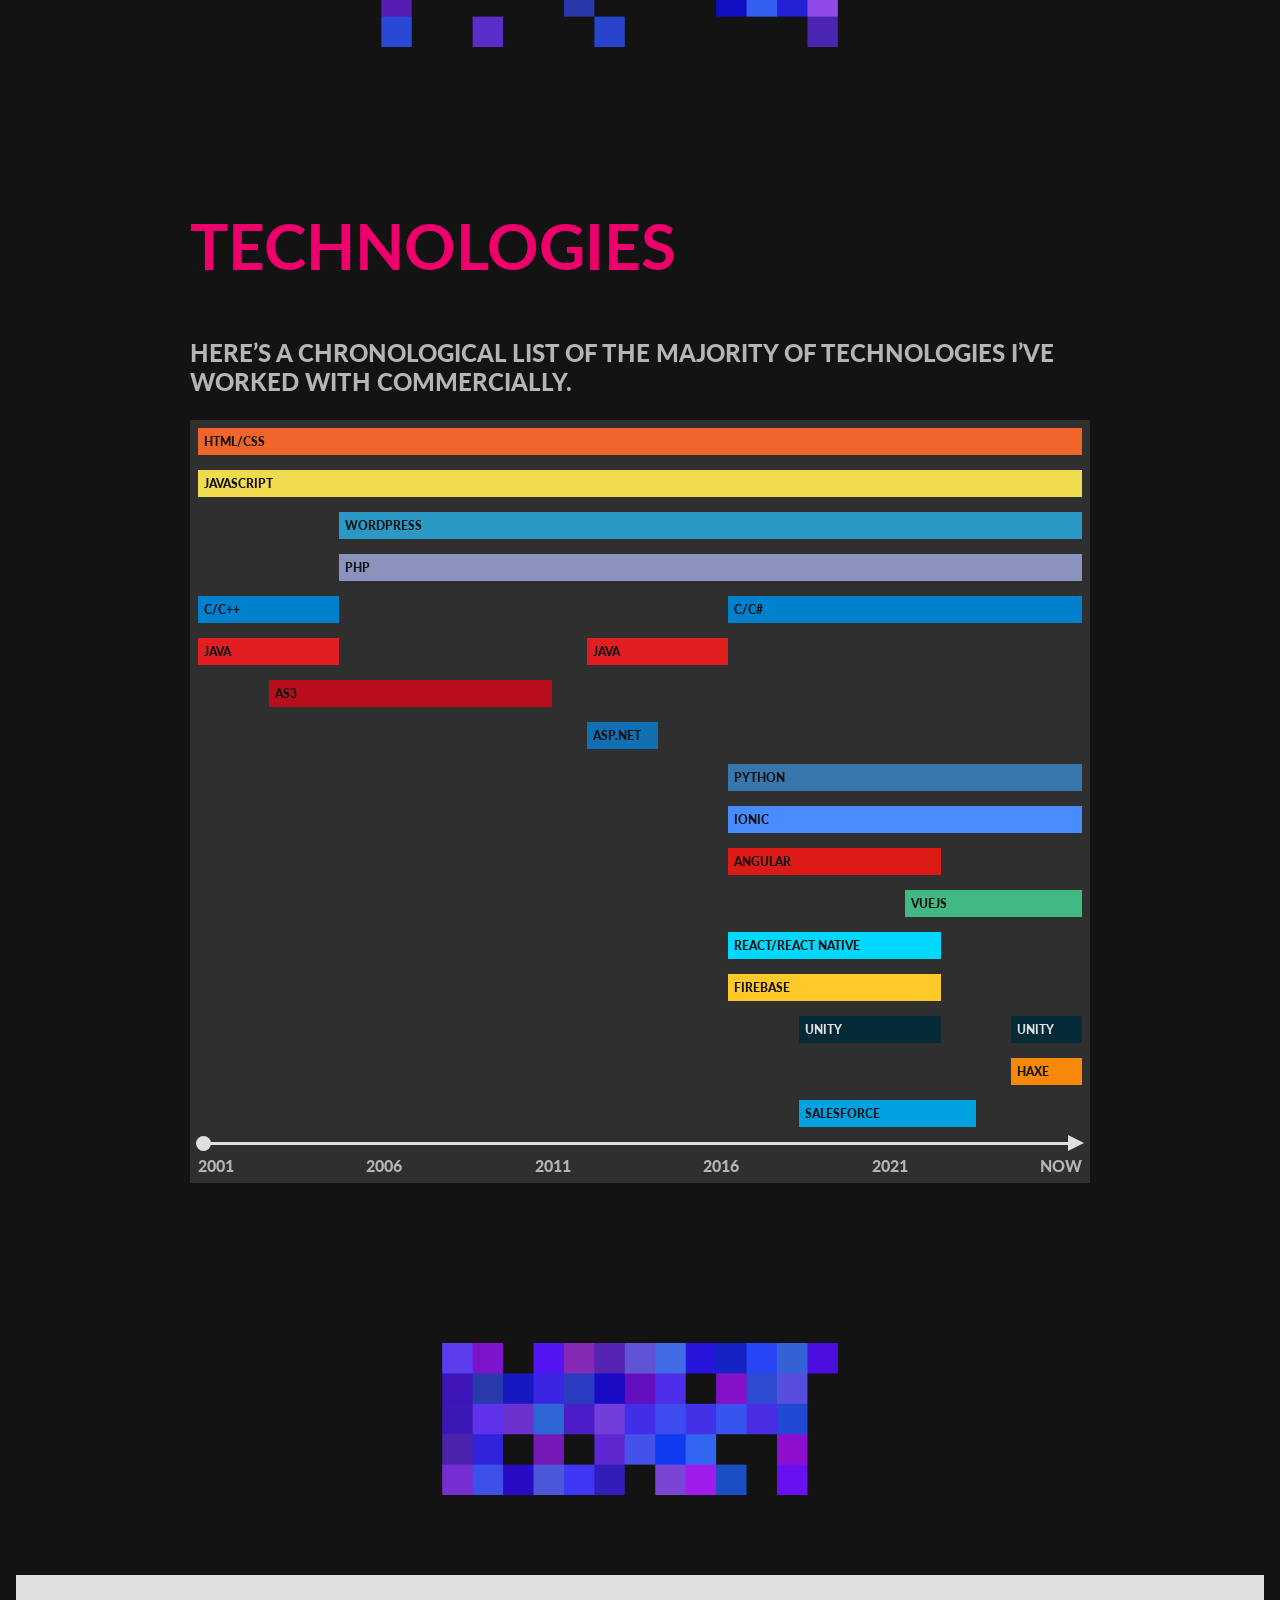
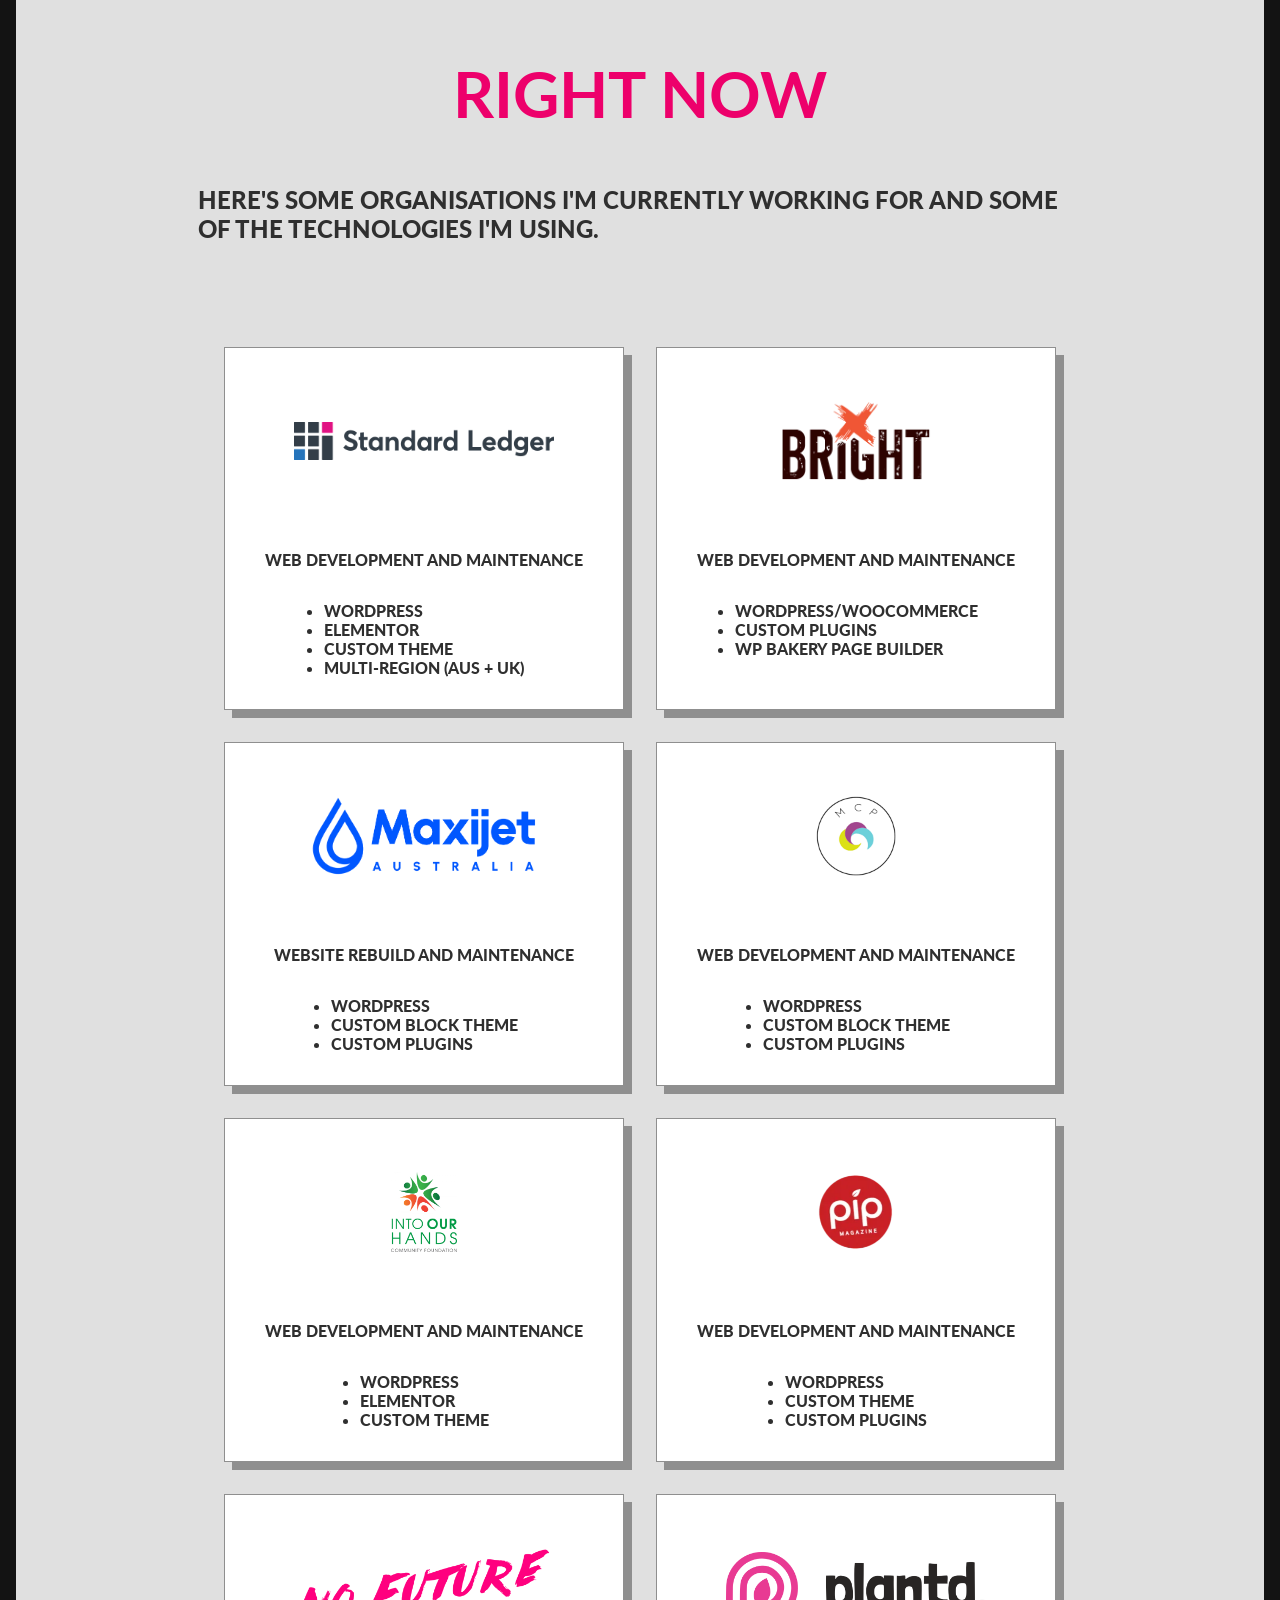
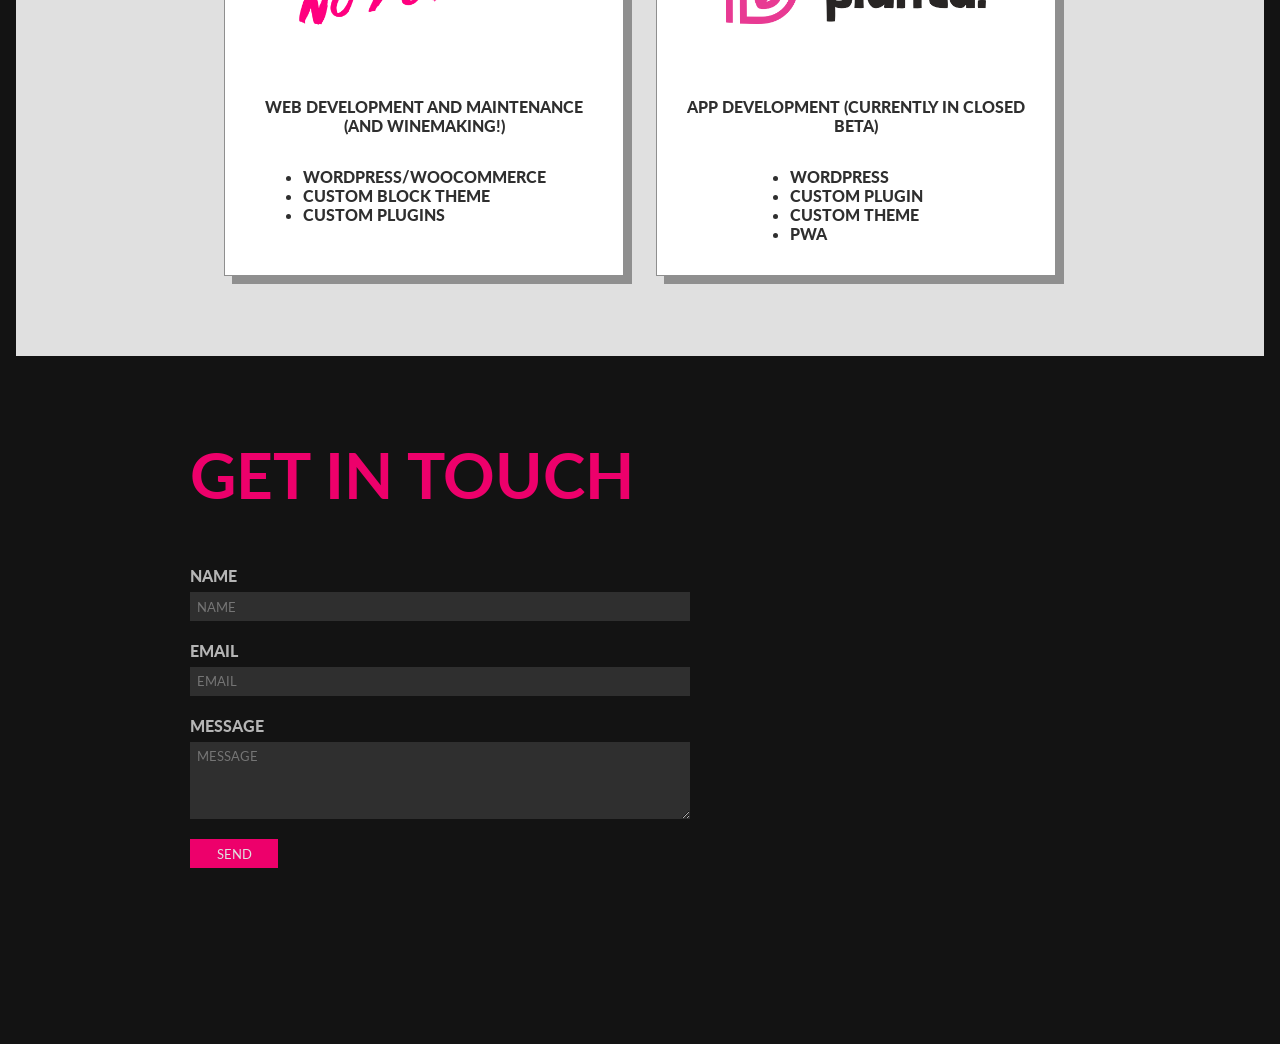
==== commit a820526a: "Content fixes" ====
--- a/index.html
+++ b/index.html
@@ -30,7 +30,7 @@
       href="https://fonts.googleapis.com/css2?family=Lato:wght@900&display=swap"
       rel="stylesheet"
     />
-    <link rel="stylesheet" href="css/main.css?v=1.0" />
+    <link rel="stylesheet" href="css/main.css?v=1.1" />
 
     <link rel="apple-touch-icon" sizes="180x180" href="/apple-touch-icon.png" />
     <link rel="icon" type="image/png" sizes="32x32" href="/favicon-32x32.png" />
@@ -65,7 +65,7 @@
     <section class="divider"><canvas class="pixel-grid" data-direction="ltr"></canvas></section>
 
     <section class="role boxed">
-      <h2>External Lead Developer</h2>
+      <h2>Fractional Lead Developer</h2>
       <p>Many businesses reach a point where they are too big for a casual freelancer, but not ready for a full-time CTO.</p>
       <p>
         <em>I fill that gap.</em>
@@ -277,13 +277,13 @@
 
     <section class="divider"><canvas class="pixel-grid" data-direction="center"></canvas></section>
 
-    <section class="role boxed">
+   <!--  <section class="role boxed">
       <h2>Developer | Designer | Consultant</h2>
       <details>
         <summary><h3>Macdux - freelance web and game development</h3></summary>
         <div class="content"><figure><img src="img/jetstar-rugby-game-a.gif" /><figcaption>A Flash game I worked on with <a href="https://milchek.com/work/2009/jetstar-rugby-league-flash-game/" target="_blank">Mateusz Michalik</a></figcaption></figure><p>Freelance developer. I worked in multiple high-end ad agencies across Melbourne.</p><p>I built websites and games for global brands like Mars, ANZ, Nintendo, Virgin Airlines, Jetstar and more.</p><p>I was often called in when deadlines were tight and a reliable developer was needed to get a complex job out the door.</p></div>
       </details>
-    </section>
+    </section> -->
 
     <section class="now">
       <div class="boxed">
@@ -444,6 +444,6 @@
       </form>
     </section>
     <script src="js/Accordion.js"></script>
-    <script src="js/main.js" async></script>
+    <script src="js/main.js?v=1.1.4" async></script>
   </body>
 </html>
--- a/css/main.css
+++ b/css/main.css
@@ -113,7 +113,15 @@
 
 section,
 main {
-    padding: 5rem 0;
+    padding: 2rem 0;
+}
+
+@media (min-width: 700px) {
+
+    section,
+    main {
+        padding: 5rem 0;
+    }
 }
 
 .boxed {
@@ -212,6 +220,13 @@
     padding: 0.5em;
     position: absolute;
     opacity: 0;
+    text-align: right;
+}
+
+@media (min-width: 740px) {
+    #tech-chart .tech-block {
+        text-align: left;
+    }
 }
 
 #tech-chart .tech-block.show {
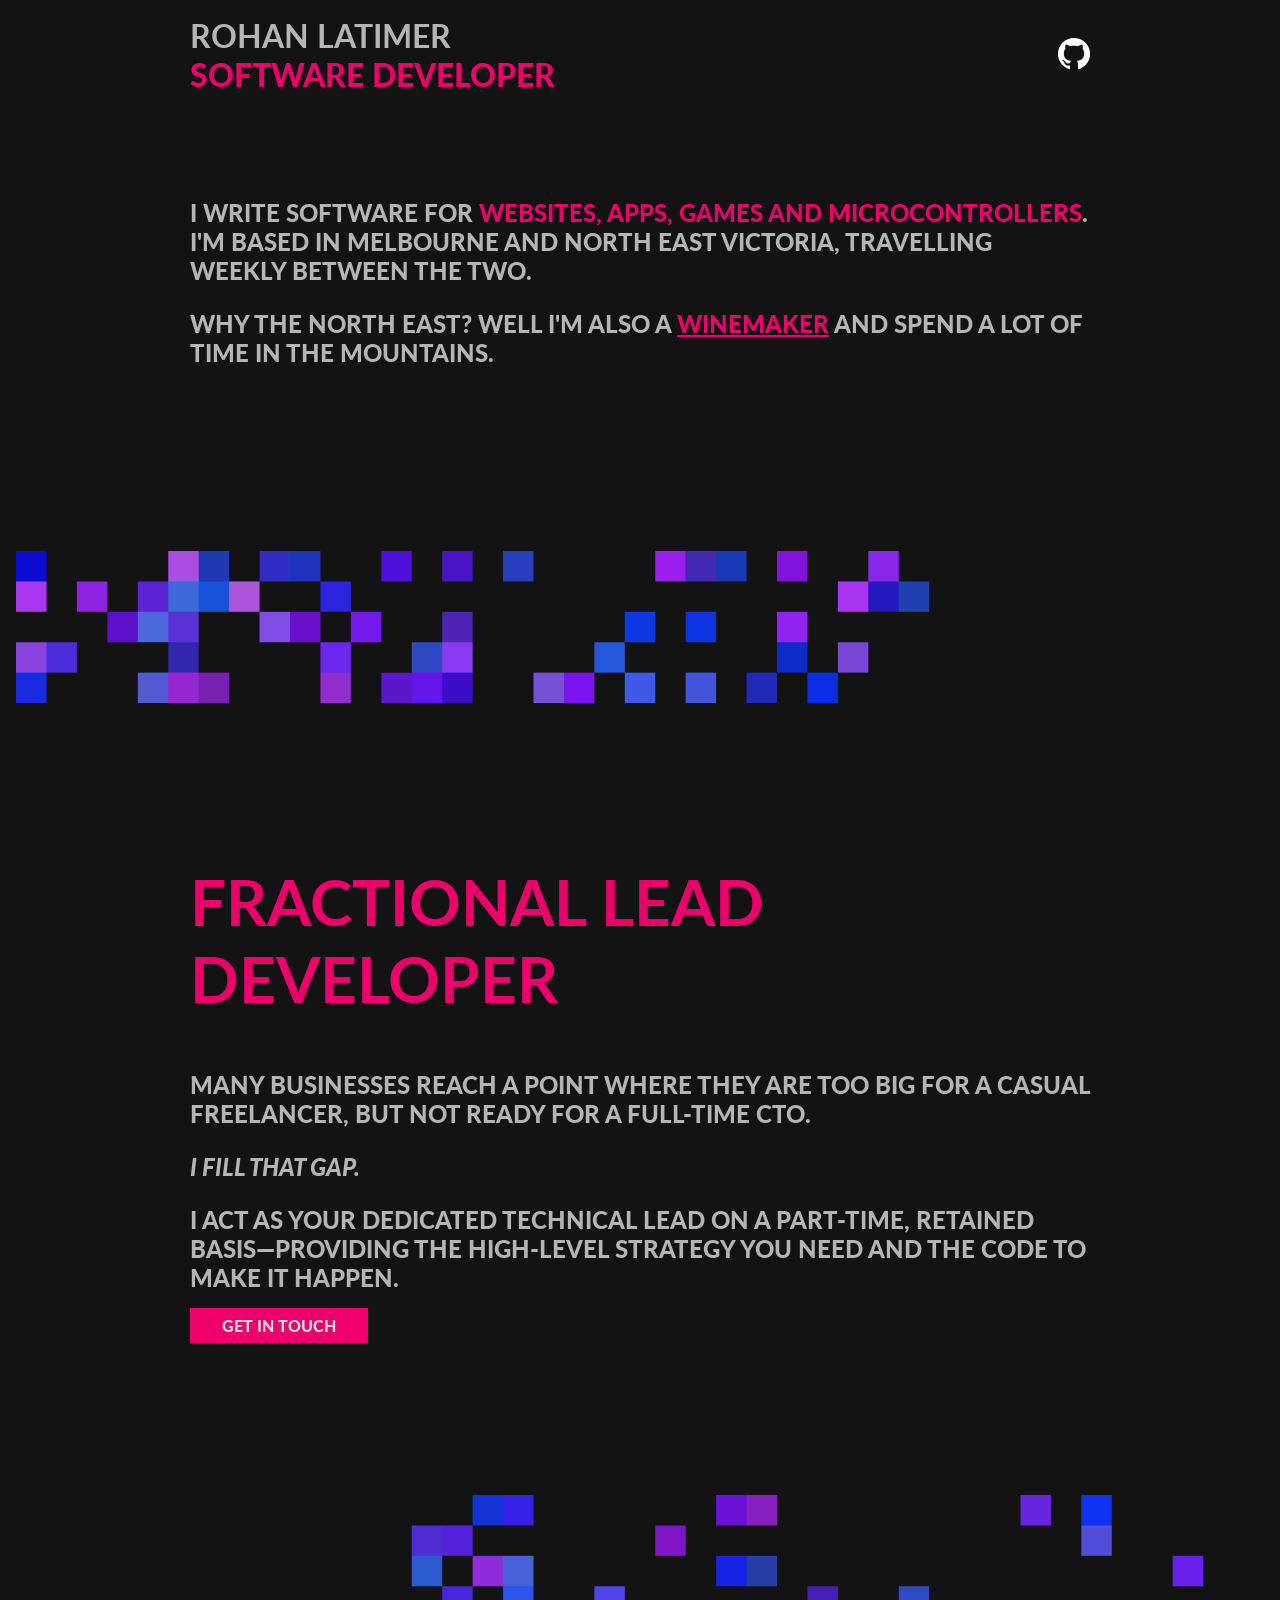
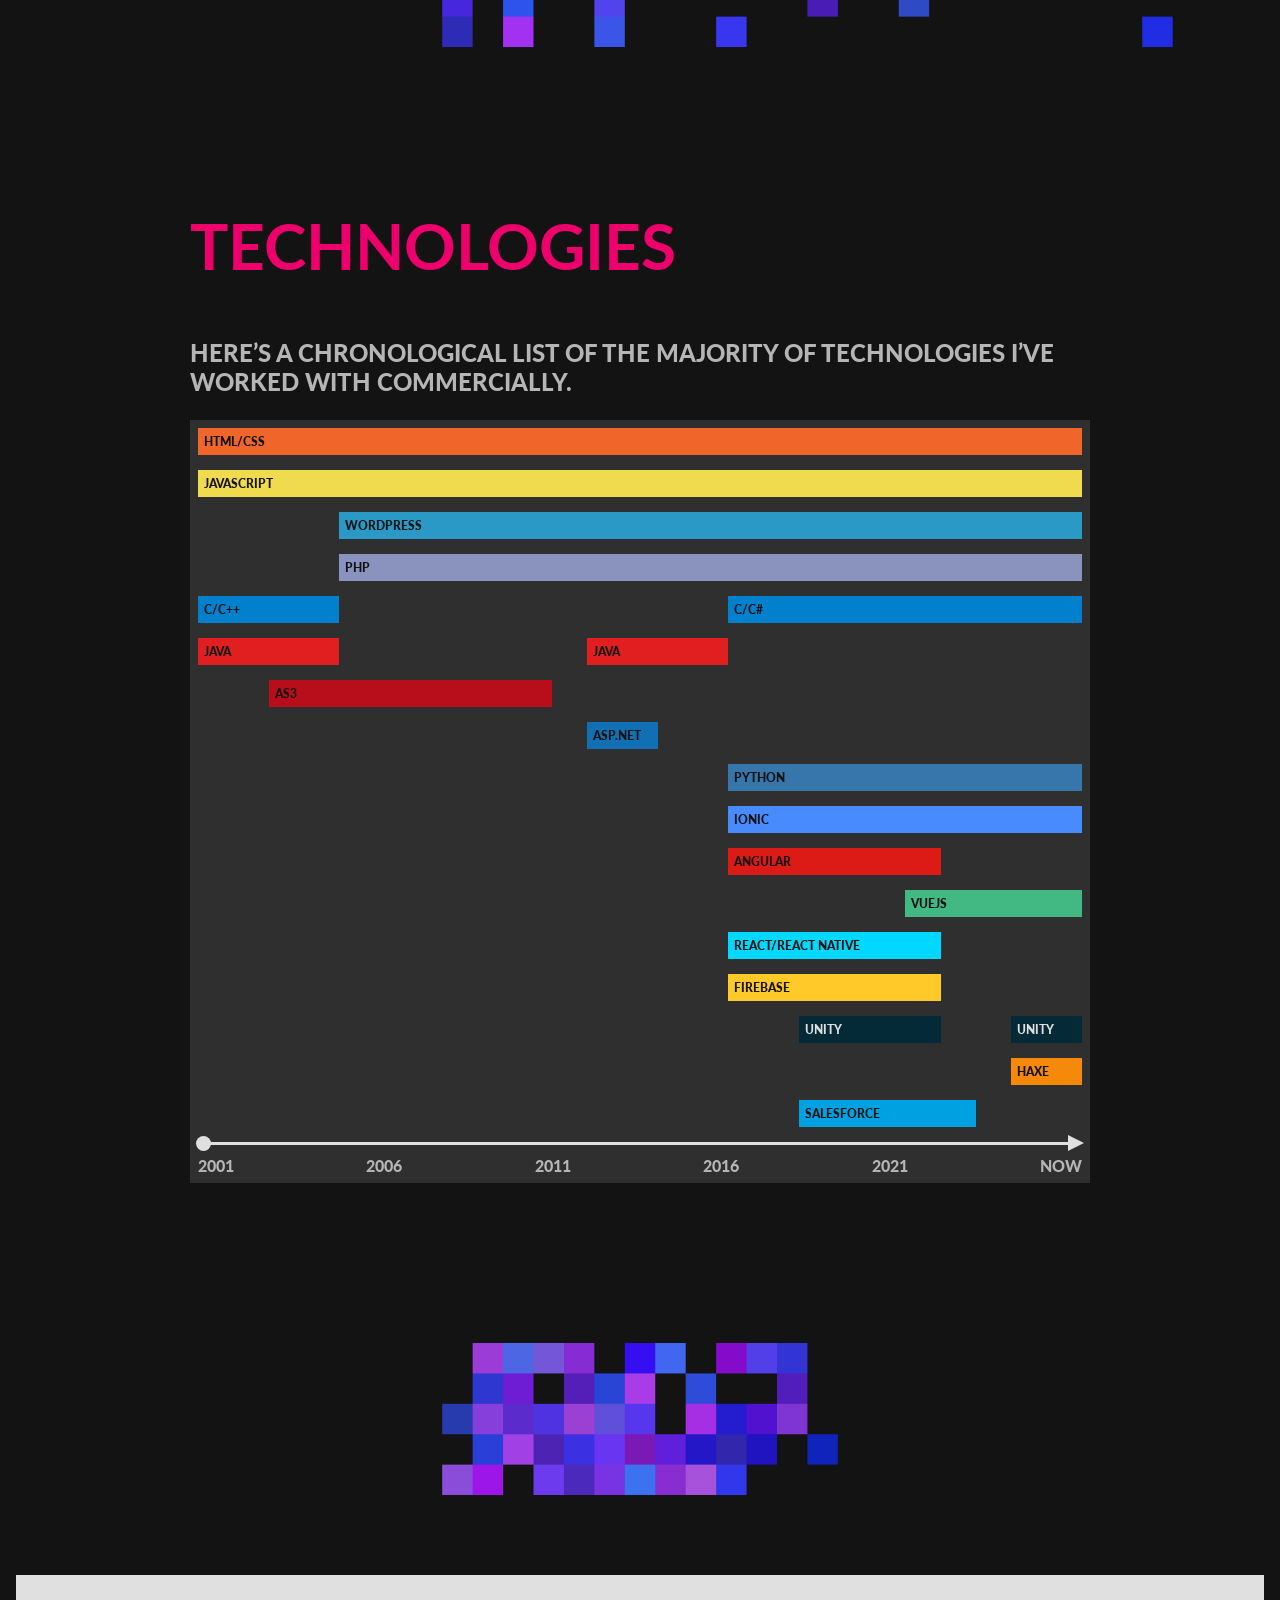
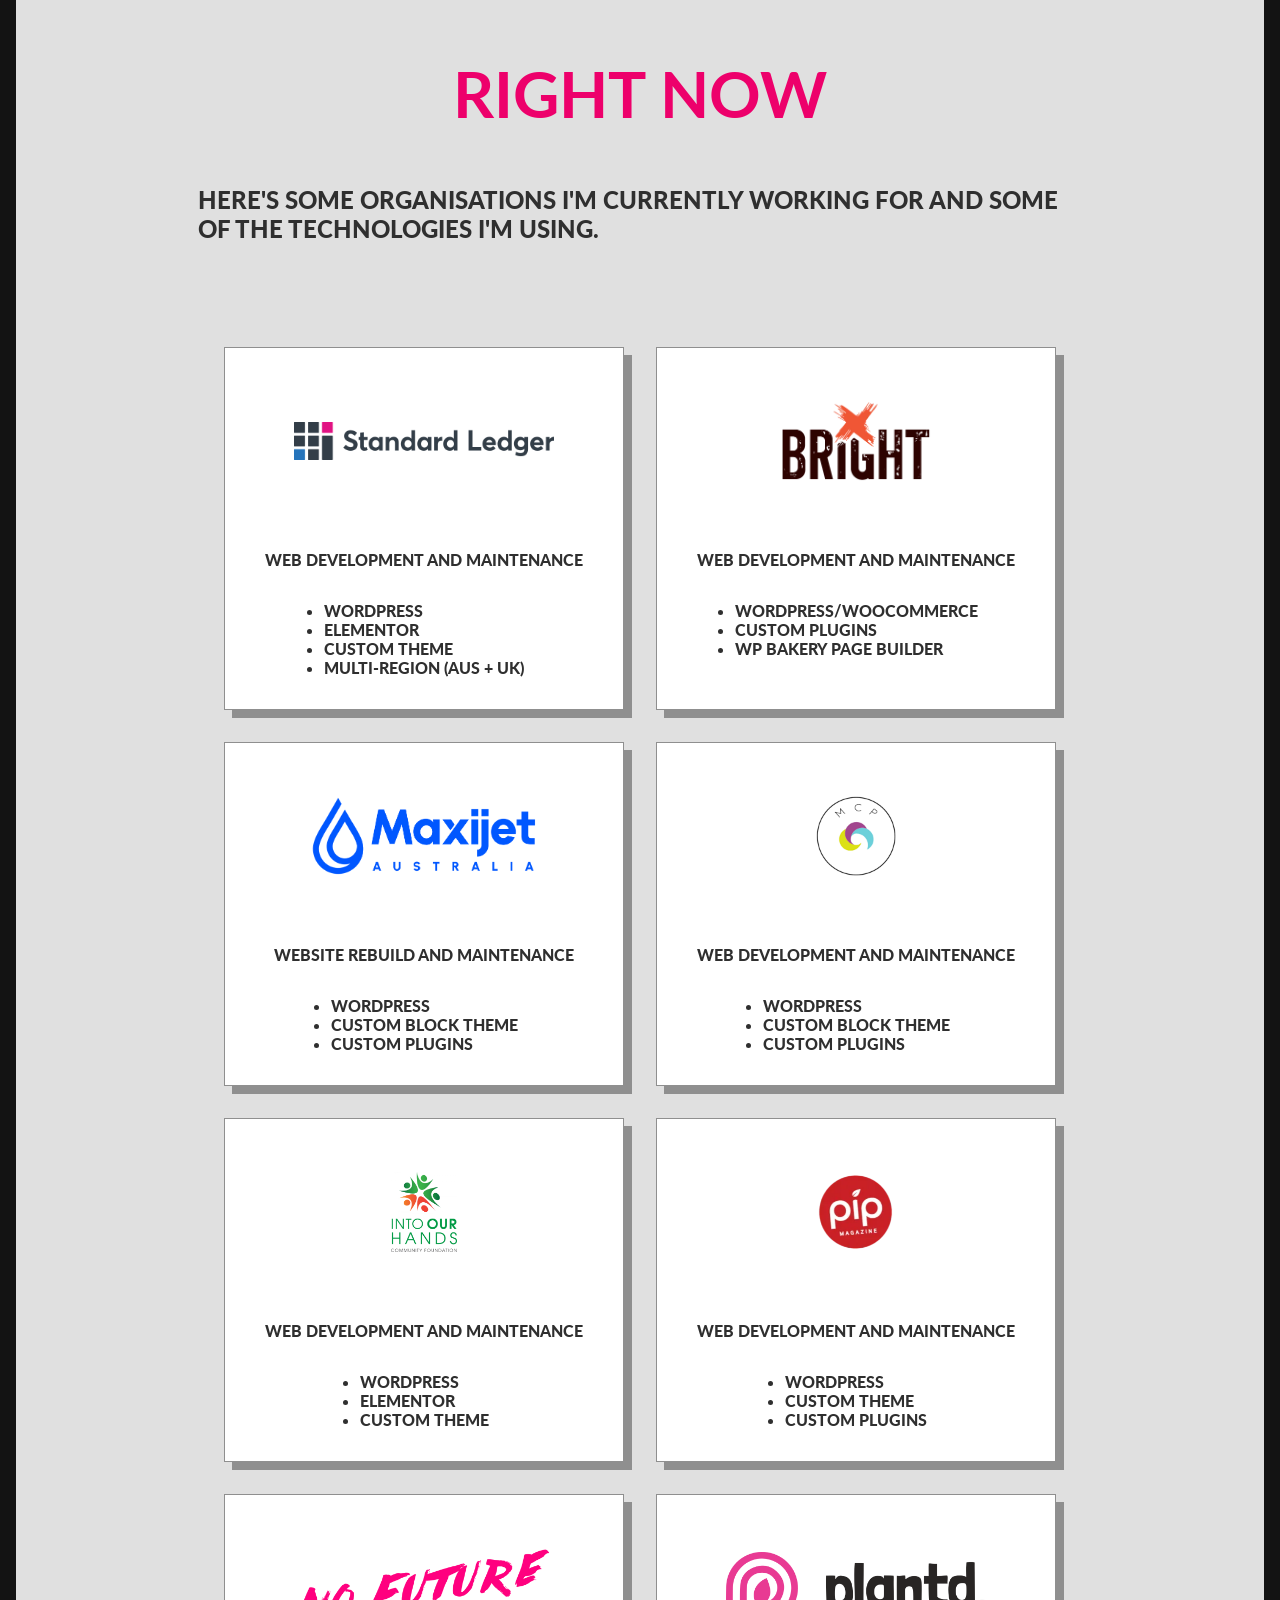
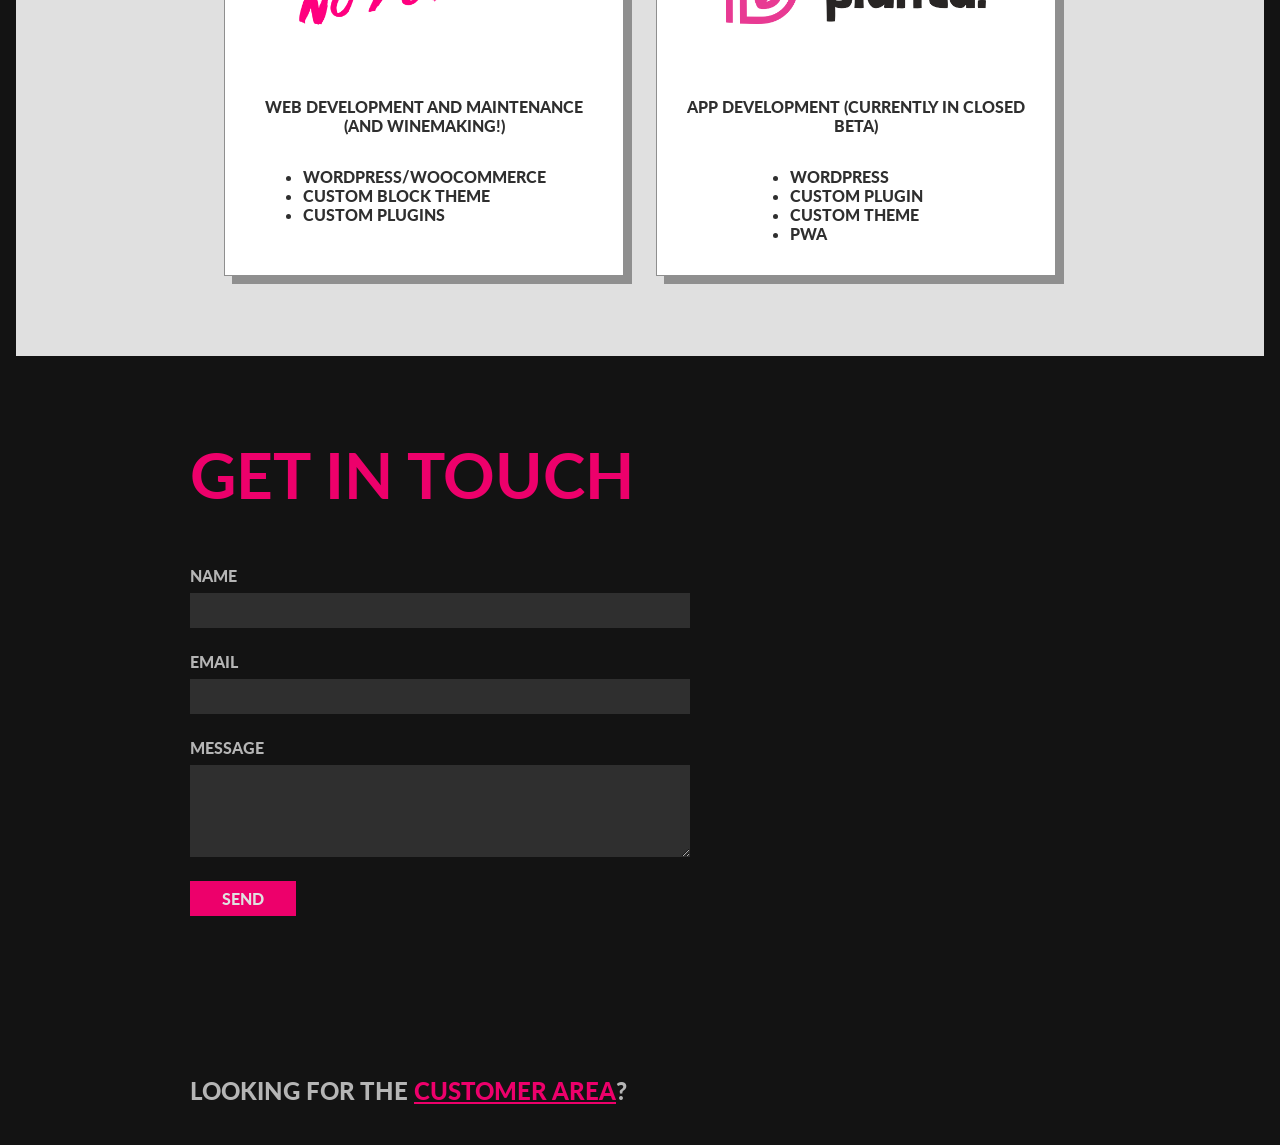
==== commit 3e220cf4: "Added basic client area" ====
--- a/index.html
+++ b/index.html
@@ -43,10 +43,12 @@
         <h1>Rohan Latimer</h1>
         <div role="doc-subtitle" class="subtitle">Software Developer</div>
       </div>
-      <div class="github">
-        <a href="https://github.com/hcw-rohan" target="_blank"
-          ><img src="img/github.png" width="32" height="32"
-        /></a>
+      <div class="header-links">
+        <div class="github">
+          <a href="https://github.com/hcw-rohan" target="_blank" rel="noopener"
+            ><img src="img/github.png" width="32" height="32" alt="GitHub"
+          /></a>
+        </div>
       </div>
     </header>
 
@@ -416,13 +418,12 @@
       <h2>Get in touch</h2>
       <form method="POST" id="contact-form">
         <label for="name">Name</label>
-        <input type="text" id="name" name="name" placeholder="Name" required />
+        <input type="text" id="name" name="name" required />
         <label for="email">Email</label>
         <input
           type="email"
           id="email"
           name="email"
-          placeholder="Email"
           required
         />
         <input
@@ -436,13 +437,14 @@
         <textarea
           id="message"
           name="message"
-          placeholder="Message"
           required
           rows="4"
         ></textarea>
         <button type="submit">Send</button>
       </form>
     </section>
+
+    <p class="boxed">Looking for the <a href="/account">customer area</a>?</p>
     <script src="js/Accordion.js"></script>
     <script src="js/main.js?v=1.1.4" async></script>
   </body>
--- a/css/main.css
+++ b/css/main.css
@@ -144,10 +144,11 @@
     display: flex;
     align-items: center;
     justify-content: space-between;
-}
-
-.main-header h1,
-.main-header div {
+    gap: 1rem;
+}
+
+.main-header .title h1,
+.main-header .title>div {
     font-size: 1.625rem;
     margin: 0;
 }
@@ -157,6 +158,33 @@
     font-size: 1.625rem;
 }
 
+.main-header .title a {
+    color: inherit;
+    text-decoration: none;
+}
+
+.header-links {
+    display: flex;
+    align-items: center;
+    gap: 1rem;
+}
+
+.header-links nav {
+    display: flex;
+    gap: 1rem;
+    align-items: center;
+}
+
+.header-links nav a {
+    color: #E0E0E0;
+    text-decoration: none;
+    font-size: 0.8rem;
+}
+
+.header-links nav a[aria-current="page"] {
+    color: #ED006B;
+}
+
 .main-header .github a {
     transition: opacity 0.3s;
 }
@@ -167,10 +195,26 @@
 
 @media screen and (min-width:480px) {
 
-    .main-header h1,
-    .main-header div,
+    .main-header .title h1,
+    .main-header .title>div,
     .main-header .subtitle {
         font-size: 2rem;
+    }
+
+    .header-links nav a {
+        font-size: 1rem;
+    }
+}
+
+@media screen and (max-width: 620px) {
+    .main-header {
+        flex-direction: column;
+        align-items: flex-start;
+    }
+
+    .header-links {
+        width: 100%;
+        justify-content: space-between;
     }
 }
 
@@ -446,7 +490,8 @@
     border: none;
     color: #E0E0E0;
     font-family: 'Lato', sans-serif;
-    text-transform: uppercase;
+    font-size: 1rem;
+    font-weight: 900;
 }
 
 button,
@@ -455,11 +500,13 @@
     border: none;
     color: #E0E0E0;
     font-family: 'Lato', sans-serif;
+    font-weight: 900;
     padding: 0.5em 2em;
     text-transform: uppercase;
     transition: opacity 0.3s;
     cursor: pointer;
     text-decoration: none;
+    font-size: 1rem;
 }
 
 button:hover,
@@ -498,4 +545,193 @@
     font-weight: 300;
     font-size: 1.25rem;
     text-transform: none;
+}
+
+.client-area {
+    min-height: calc(100vh - 8rem);
+}
+
+.client-area h1 {
+    color: #ED006B;
+    font-size: 3rem;
+    margin-top: 0;
+    margin-bottom: 1rem;
+}
+
+.client-area-header {
+    max-width: 700px;
+}
+
+.client-area-header p {
+    margin-top: 0;
+}
+
+.client-panel {
+    background: #1d1d1d;
+    border: 1px solid #3a3a3a;
+    box-shadow: 0.75rem 0.75rem 0 #0c0c0c;
+    padding: 1.5rem;
+}
+
+.client-login-form,
+.client-meta {
+    max-width: 540px;
+}
+
+.client-login-form button[disabled] {
+    opacity: 0.6;
+    cursor: default;
+}
+
+.notice {
+    padding: 1rem 1.25rem;
+    margin-bottom: 1.5rem;
+    border-left: 4px solid #ED006B;
+    background: #1d1d1d;
+}
+
+.notice-success {
+    border-left-color: #53c26b;
+}
+
+.notice-error {
+    border-left-color: #ED006B;
+}
+
+.plan-grid {
+    display: grid;
+    grid-template-columns: 1fr;
+    gap: 1rem;
+    margin: 2rem 0;
+}
+
+.plan-card {
+    border: 1px solid #454545;
+    padding: 1.25rem;
+    background: #131313;
+}
+
+.plan-card h3 {
+    color: #ED006B;
+    margin-top: 0;
+    margin-bottom: 0.75rem;
+}
+
+.service-details {
+    margin: 0;
+    padding: 0;
+}
+
+.service-row {
+    border-top: 1px solid #2d2d2d;
+    padding: 0.65rem 0;
+}
+
+.service-row:first-child {
+    border-top: none;
+    padding-top: 0;
+}
+
+.service-row dt {
+    font-size: 0.8rem;
+    color: #a8a8a8;
+}
+
+.service-row dd {
+    margin: 0.2rem 0 0;
+    color: #E0E0E0;
+    font-size: 1.05rem;
+    word-break: break-word;
+}
+
+.maintenance-heading {
+    color: #ED006B;
+    margin: 1.5rem 0 0.5rem;
+    font-size: 1.2rem;
+}
+
+.maintenance-tasks {
+    margin: 0;
+    padding-left: 1.2rem;
+}
+
+.maintenance-tasks li {
+    text-transform: none;
+    margin: 0.3rem 0;
+}
+
+.plan-card p,
+.client-meta p,
+.client-panel p {
+    text-transform: none;
+}
+
+.plan-card-empty {
+    margin: 2rem 0;
+}
+
+.contact-accordion {
+    margin-top: 2rem;
+    border-top: 1px solid #3a3a3a;
+    padding-top: 1.5rem;
+}
+
+.contact-accordion summary {
+    list-style: none;
+    cursor: pointer;
+    display: flex;
+    justify-content: space-between;
+    align-items: center;
+}
+
+.contact-accordion summary::-webkit-details-marker {
+    display: none;
+}
+
+.contact-accordion summary h3 {
+    display: inline;
+    color: #ED006B;
+    font-size: 1.5rem;
+}
+
+.contact-accordion summary::after {
+    content: '+';
+    float: right;
+    font-size: 1.5rem;
+    color: #ED006B;
+    line-height: 1.2;
+    transition: transform 0.2s;
+}
+
+.contact-accordion[open] summary::after {
+    content: '−';
+}
+
+.contact-accordion .content {
+    margin-top: 1.25rem;
+}
+
+.account-contact-form.submitting button,
+.account-contact-form.submitted button {
+    cursor: default;
+    pointer-events: none;
+    opacity: 0.6;
+}
+
+.contact-notice {
+    margin-top: 1rem;
+}
+
+.contact-notice:empty {
+    display: none;
+}
+
+@media screen and (min-width: 720px) {
+    .plan-grid {
+        grid-template-columns: 1fr 1fr;
+    }
+
+    .client-panel {
+        padding: 2rem;
+    }
 }
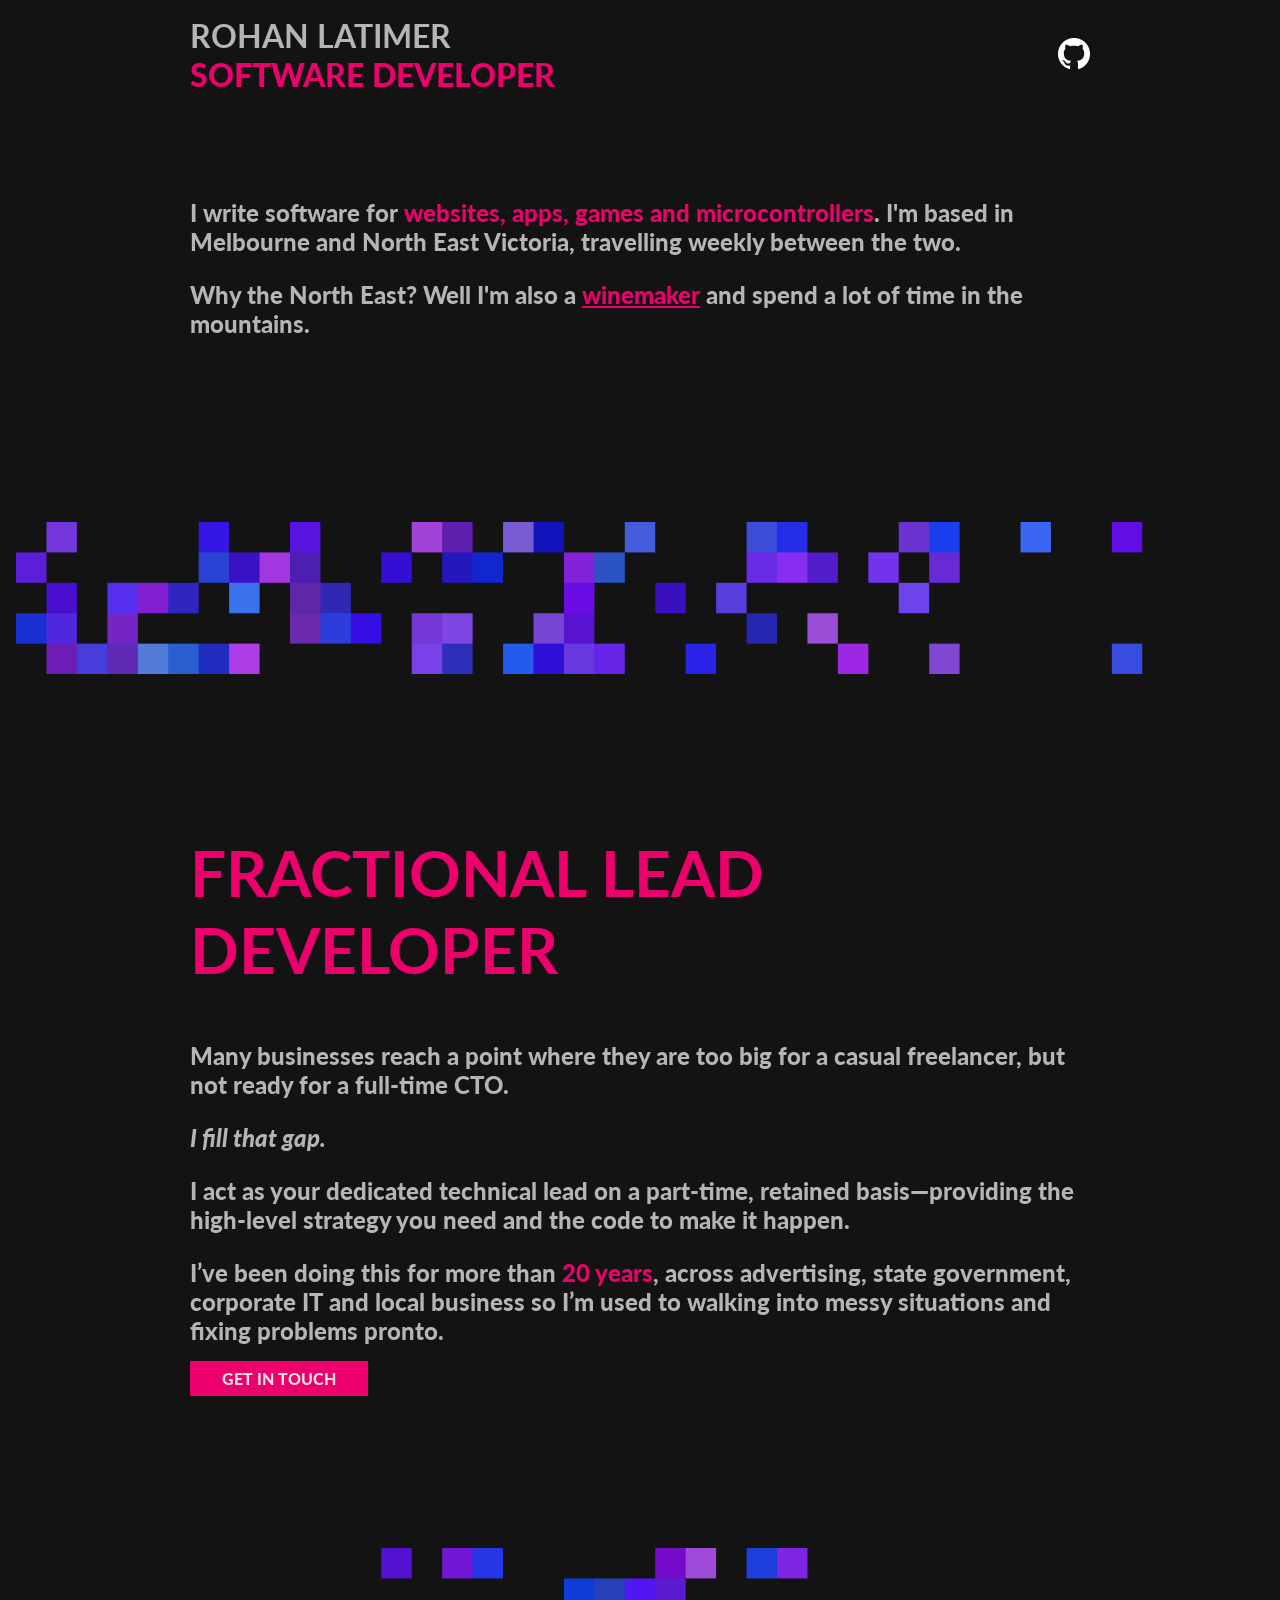
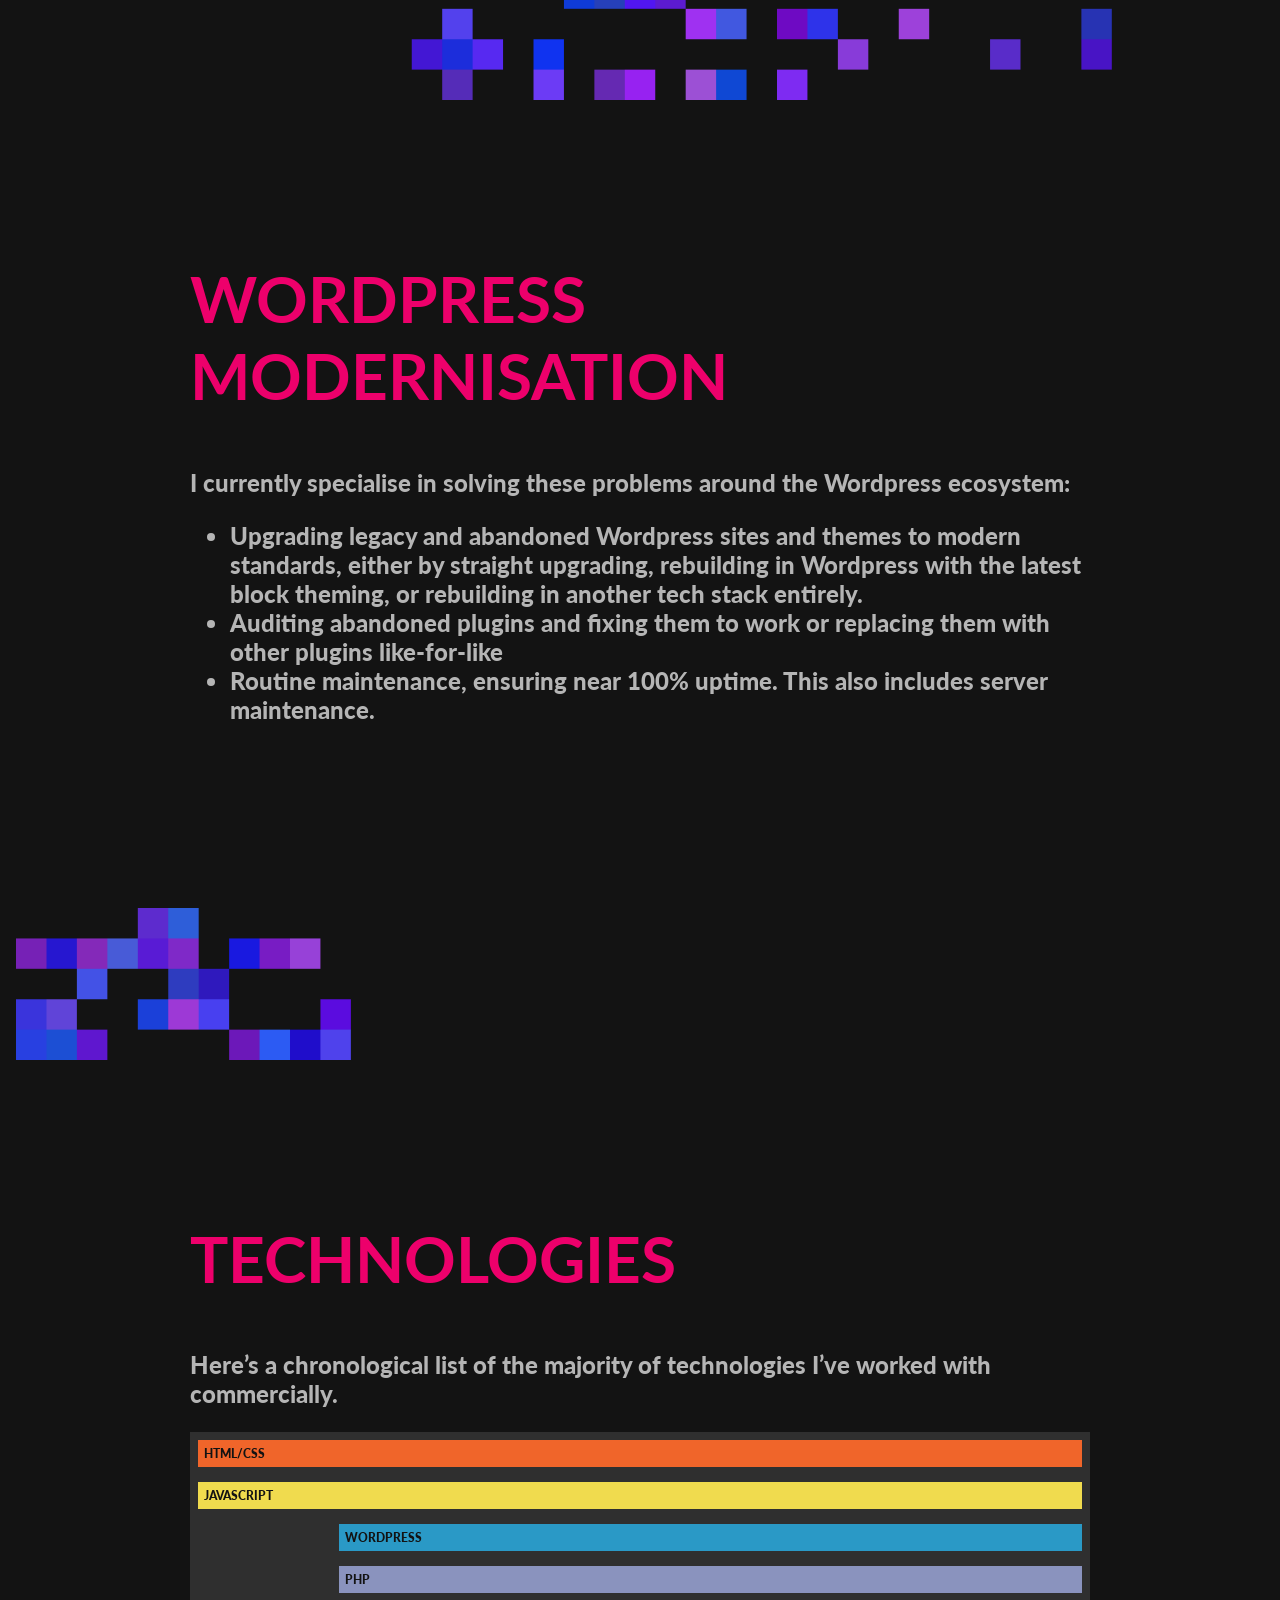
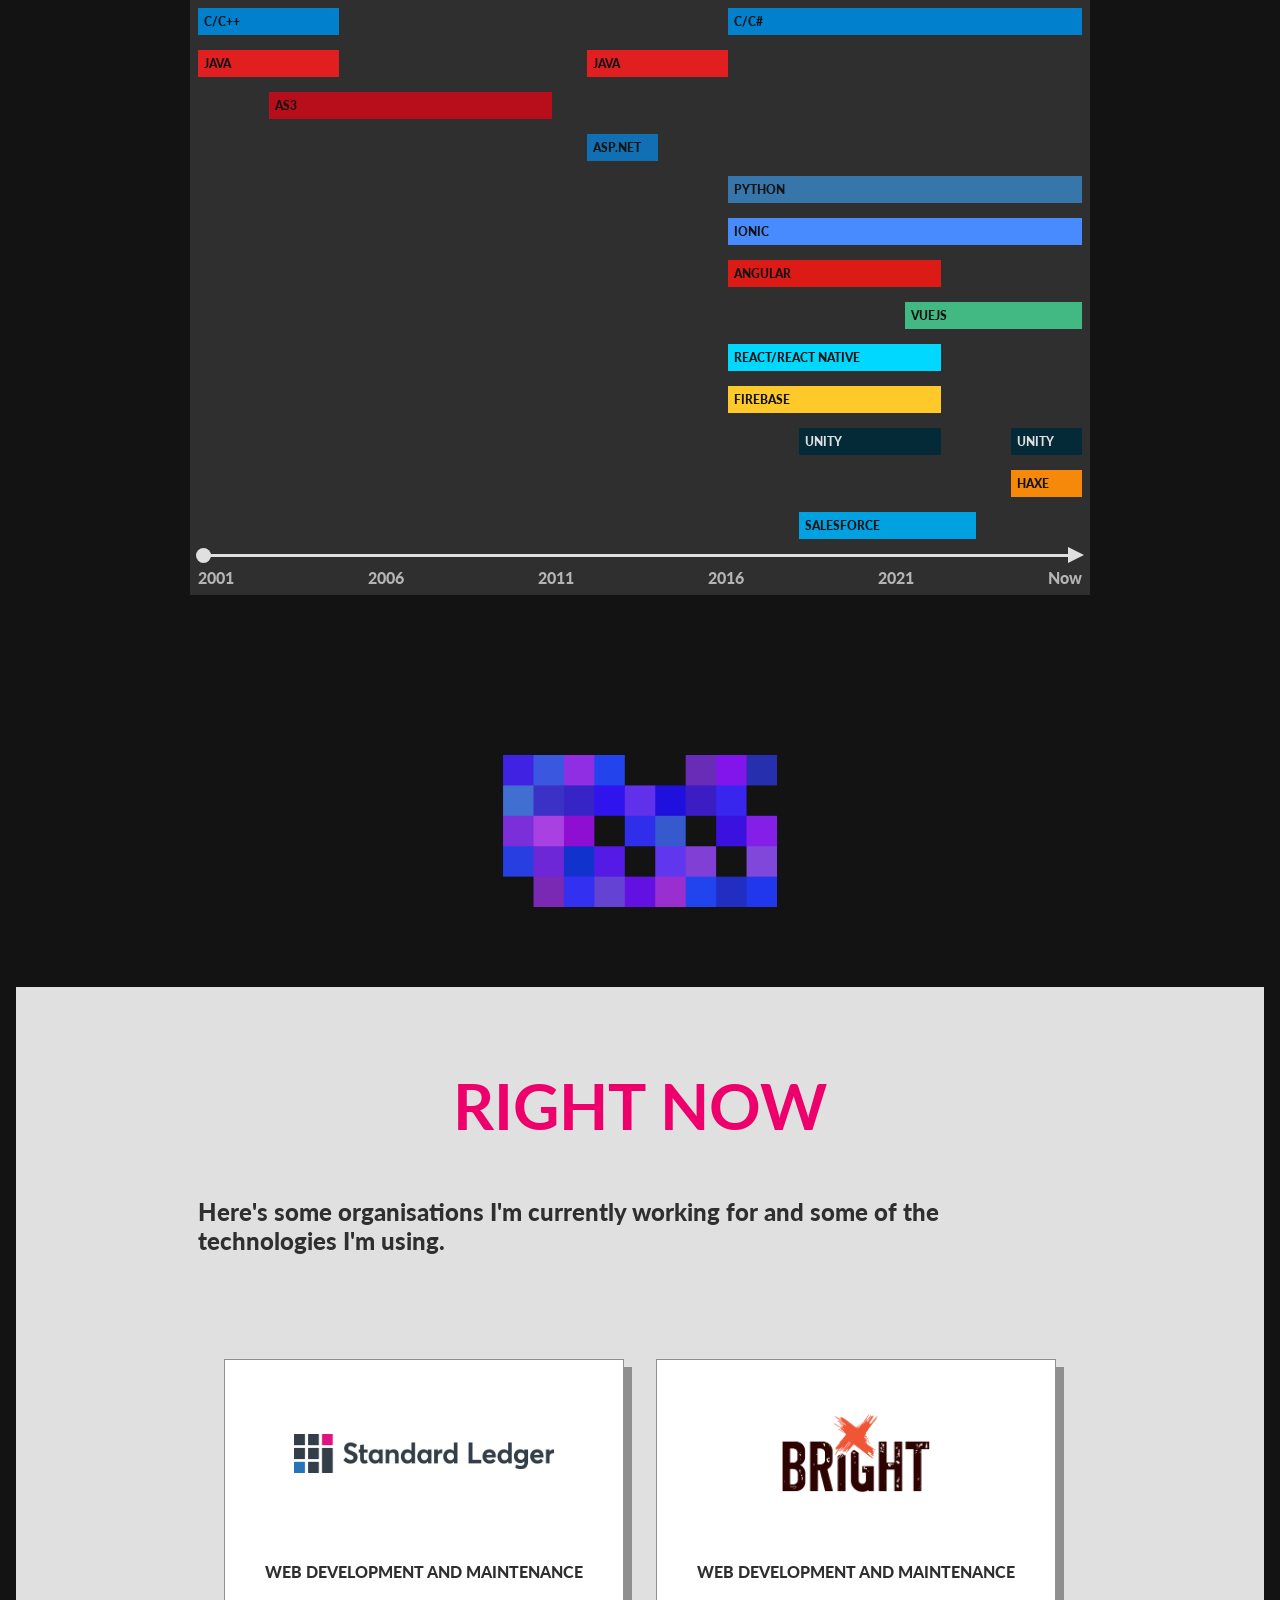
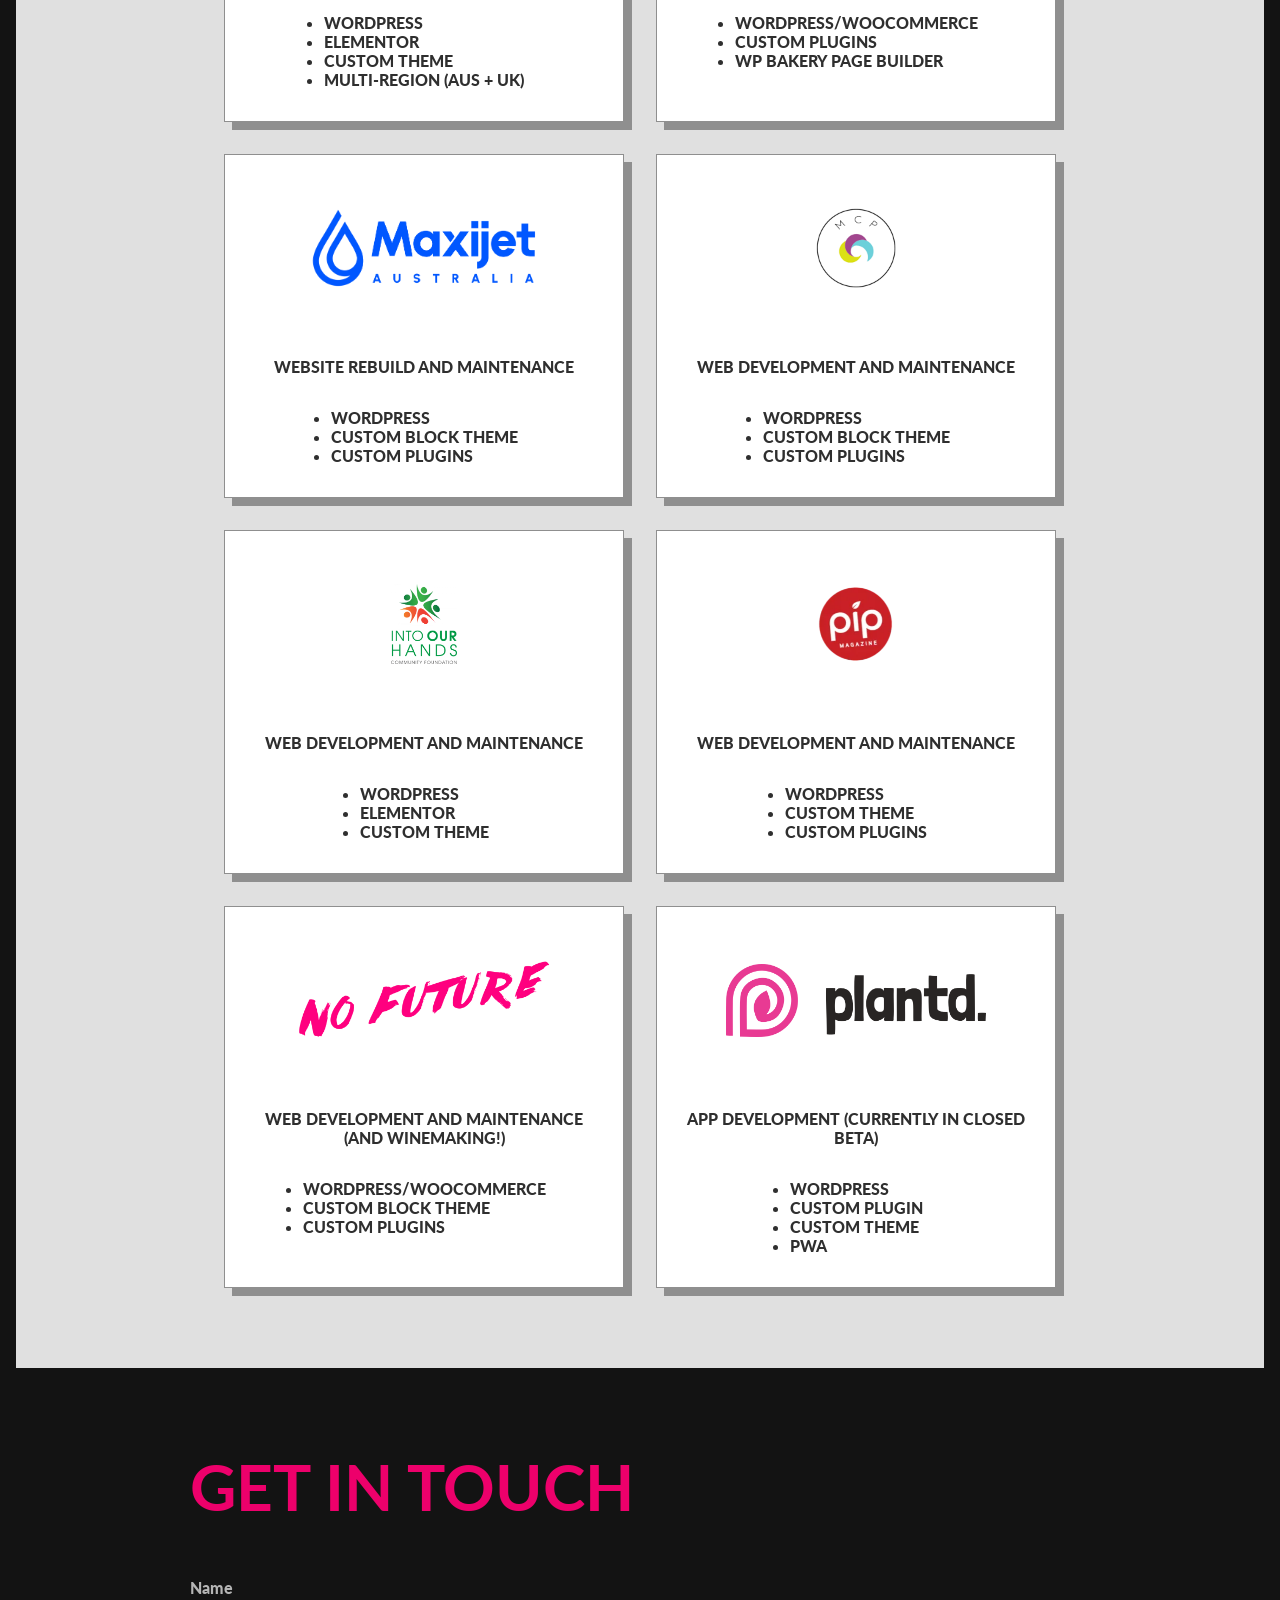
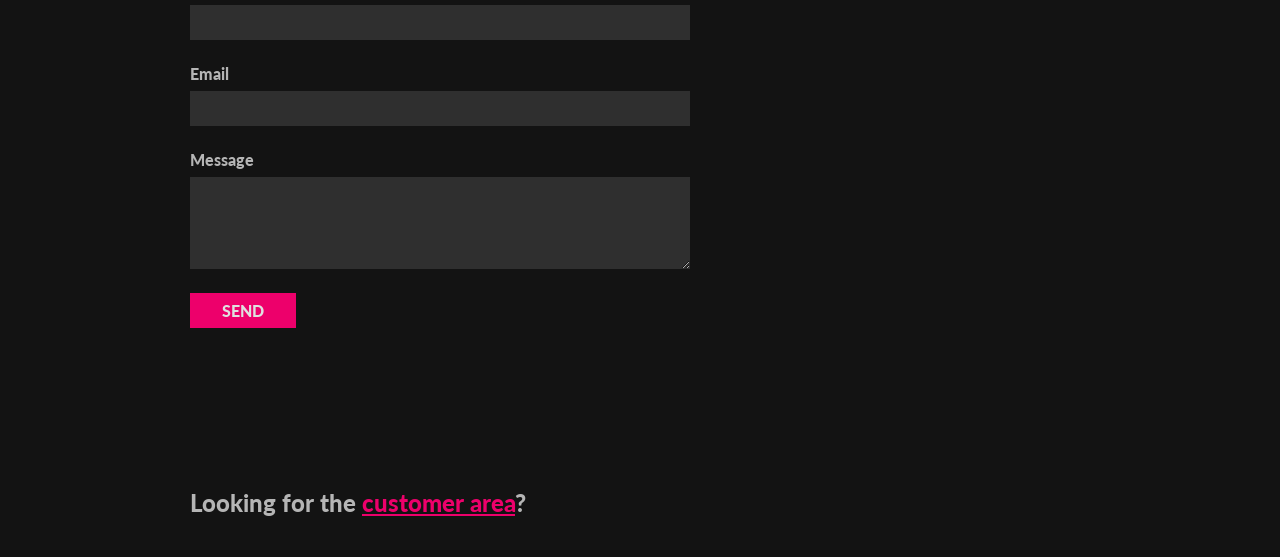
==== commit 1d895898: "Content and style changes" ====
--- a/index.html
+++ b/index.html
@@ -73,10 +73,25 @@
         <em>I fill that gap.</em>
       </p>
       <p>I act as your dedicated technical lead on a part-time, retained basis—providing the high-level strategy you need and the code to make it happen.</p>
+      <p>I&rsquo;ve been doing this for more than <b>20 years</b>, across advertising, state government, corporate IT and local business so I&rsquo;m used to walking into messy situations and fixing problems pronto.</p>
       <a class="button" href="#contact-form">Get in touch</a>
     </section>
 
     <section class="divider"><canvas class="pixel-grid" data-direction="rtl"></canvas></section>
+
+     <section class="tech boxed">
+      <h2>Wordpress modernisation</h2>
+      <p>
+        I currently specialise in solving these problems around the Wordpress ecosystem:
+      </p>
+      <ul>
+        <li>Upgrading legacy and abandoned Wordpress sites and themes to modern standards, either by straight upgrading, rebuilding in Wordpress with the latest block theming, or rebuilding in another tech stack entirely.</li>
+        <li>Auditing abandoned plugins and fixing them to work or replacing them with other plugins like-for-like</li>
+        <li>Routine maintenance, ensuring near 100% uptime. This also includes server maintenance.</li>
+      </ul>
+    </section>
+
+    <section class="divider"><canvas class="pixel-grid" data-direction="ltr"></canvas></section>
 
     <section class="tech boxed">
       <h2>Technologies</h2>
--- a/css/main.css
+++ b/css/main.css
@@ -64,7 +64,6 @@
     font-weight: 900;
     margin: 0;
     padding: 0.5rem;
-    text-transform: uppercase;
 }
 
 @media screen and (min-width:480px) {
@@ -73,6 +72,15 @@
     }
 }
 
+h1,
+h2,
+h3,
+h4,
+h5,
+h6 {
+    text-transform: uppercase;
+}
+
 h2 {
     color: #ED006B;
     font-size: 2.625rem;
@@ -102,7 +110,8 @@
     color: #ED006B;
 }
 
-p {
+p,
+ul {
     font-size: 1.5rem;
 }
 
@@ -156,6 +165,7 @@
 .main-header .subtitle {
     color: #ED006B;
     font-size: 1.625rem;
+    text-transform: uppercase;
 }
 
 .main-header .title a {
@@ -265,6 +275,7 @@
     position: absolute;
     opacity: 0;
     text-align: right;
+    text-transform: uppercase;
 }
 
 @media (min-width: 740px) {
@@ -392,6 +403,11 @@
     gap: 2rem;
     margin-top: 5rem;
     width: 100%;
+    text-transform: uppercase;
+}
+
+.grid ul {
+    font-size: 1rem;
 }
 
 @media screen and (min-width: 900px) {
